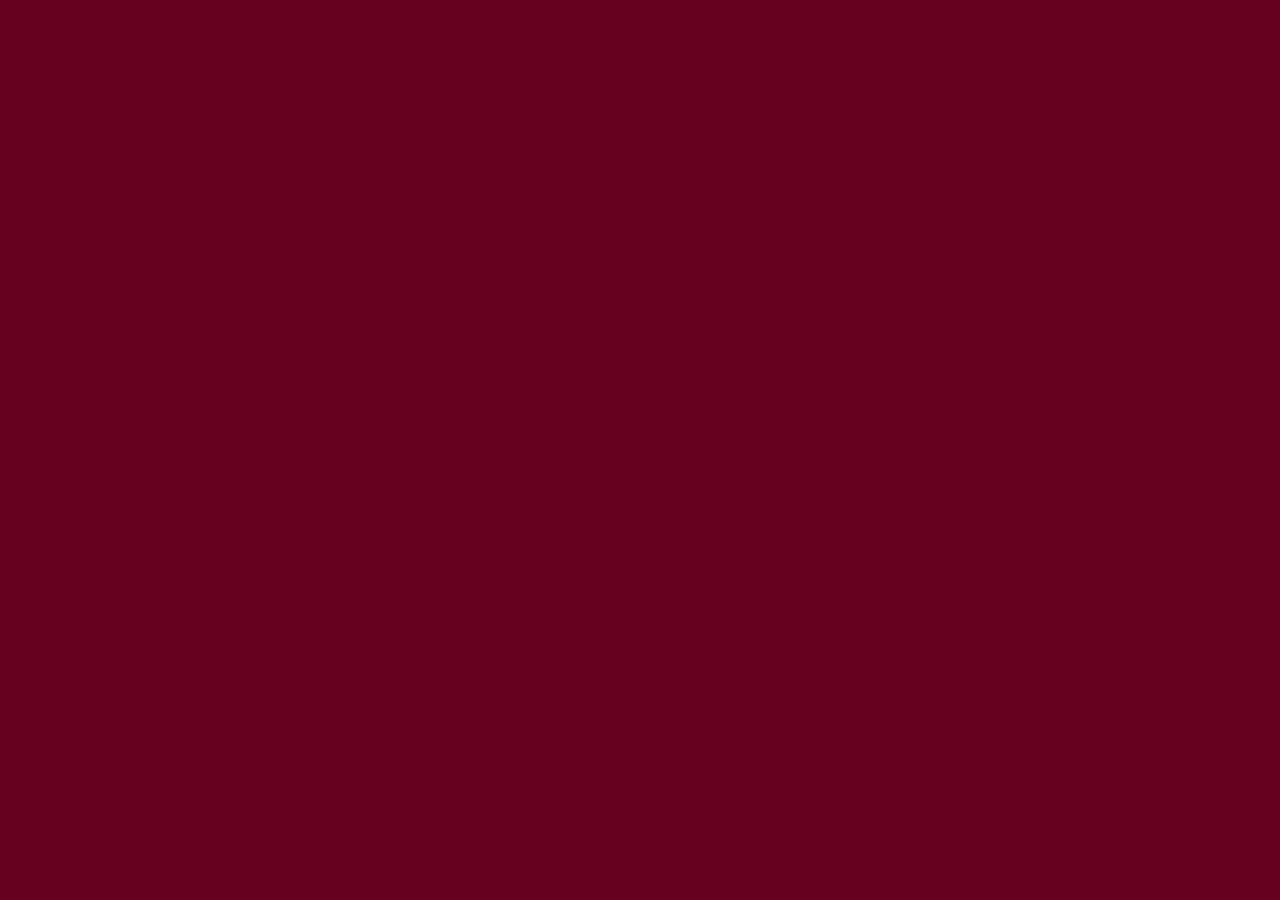
==== index.html @ 2e33a129 "first commit" ====
<!DOCTYPE html>
<html lang="en">
<head>
    <meta charset="UTF-8">
    <meta name="viewport" content="width=device-width, initial-scale=1.0">
    <title>Hardit singh & Jaipreet kaur</title>
    <meta name="description" content="">
    <meta name="theme-color" content="#ffffff">
    <!--
    <link rel="preconnect" href="https://fonts.googleapis.com">
    <link rel="preconnect" href="https://fonts.gstatic.com" crossorigin>
    <link href="https://fonts.googleapis.com/css2?family=Inter:wght@300;400;500;600;700;800&display=swap" rel="stylesheet">
    -->
    <link rel="stylesheet" href="css/theme.css">
    <link rel="stylesheet" href="css/index.css">
    <link rel="stylesheet" href="css/style.css">
</head>

<body>

    <main>

        <!-- Hero -->
        <section id="heroVideo">
            <!-- <div class="hero-video-container">

                <video
                    class="hero-video"
                    autoplay
                    muted
                    loop
                    playsinline
                >
                    <source src="assests/VictorPaul.mp4" type="video/mp4">
                </video>

            </div> -->
        </section>

        <!-- Features -->
        <section id="features">

        </section>

        <!-- Benefits -->
        <section id="benefits">

        </section>

        <!-- Testimonials -->
        <section id="testimonials">

        </section>

        <!-- FAQ -->
        <section id="faq">

        </section>

        <!-- Footer -->
        <footer>

        </footer>

    </main>

</body>
</html>
---- css/theme.css ----
/* ==========================================================
   TYPOGRAPHY
========================================================== */

/*
Primary Font
Appears to be the site's custom font.
Replace with @font-face if you obtain the font files.
*/

:root {

    --font-primary: "newtemplate", sans-serif;

    /*
        Backup font stack
        Matches the website closely
    */

    --font-fallback:
        -apple-system,
        BlinkMacSystemFont,
        "Segoe UI",
        Roboto,
        "Helvetica Neue",
        Arial,
        "Noto Sans",
        sans-serif,
        "Apple Color Emoji",
        "Segoe UI Emoji",
        "Segoe UI Symbol",
        "Noto Color Emoji";

    --font-heading: "newtemplate", var(--font-fallback);

    --font-body: "newtemplate", var(--font-fallback);

    --font-serif: "Times New Roman", serif;
}


/* ==========================================================
   COLORS
========================================================== */

:root {

    /* Brand */

    --color-primary: #66021F;
    --color-primary-dark: #660120;

    /* Accent */

    --color-accent: #F95D51;
    --color-link: #007EFF;

    /* Neutral */

    --color-black: #000000;
    --color-white: #FFFFFF;
    --color-background: #FFFAF8;

    /* Text */

    --color-text: #000000;
    --color-text-light: #5F5F5F;
    --color-text-white: #FFFFFF;

    /* Borders */

    --color-border: rgba(0,0,0,.08);

}


/* ==========================================================
   TYPOGRAPHY SCALE
========================================================== */

:root {

    --fs-display: 56px;
    --fs-h1: 42px;
    --fs-h2: 34px;
    --fs-h3: 28px;

    --fs-body-lg: 20px;
    --fs-body: 16px;
    --fs-small: 14px;
    --fs-caption: 12px;

    --fw-light: 300;
    --fw-regular: 400;
    --fw-medium: 500;
    --fw-semibold: 600;
    --fw-bold: 700;
    --fw-black: 800;

    --lh-tight: 1.1;
    --lh-normal: 1.4;
    --lh-relaxed: 1.6;

}


/* ==========================================================
   SPACING
========================================================== */

:root {

    --space-xs: 4px;
    --space-sm: 8px;
    --space-md: 16px;
    --space-lg: 24px;
    --space-xl: 32px;
    --space-2xl: 48px;
    --space-3xl: 64px;

}


/* ==========================================================
   RADIUS
========================================================== */

:root {

    --radius-sm: 8px;
    --radius-md: 16px;
    --radius-lg: 24px;
    --radius-xl: 36px;
    --radius-pill: 999px;

}


/* ==========================================================
   SHADOWS
========================================================== */

:root {

    --shadow-sm: 0 4px 12px rgba(0,0,0,.08);

    --shadow-md: 0 12px 30px rgba(0,0,0,.12);

    --shadow-lg: 0 20px 60px rgba(0,0,0,.18);

}


/* ==========================================================
   TRANSITIONS
========================================================== */

:root {

    --transition-fast: .2s ease;

    --transition-normal: .3s ease;

    --transition-slow: .5s ease;

}
---- css/style.css ----
*,html,body {
    width: 100%;
    scroll-behavior: smooth;
    margin: 0;
    padding: 0;
}

main{
    width: 1800px;
    max-width: 100%;
    height: max-content;
    margin: 0 auto;
}


#heroVideo{
    width: 100%;
    height: 100vh;
    background-color: var(--color-primary);
    display: flex;
    justify-content: center;
    overflow: hidden;
}

.hero-video-container {
    width: 600px;
    margin: 0 auto;
}
.hero-video {
    width: 440px;
    height: 760px;
    margin: 0 auto;
    object-fit: cover;
    display: block;
}
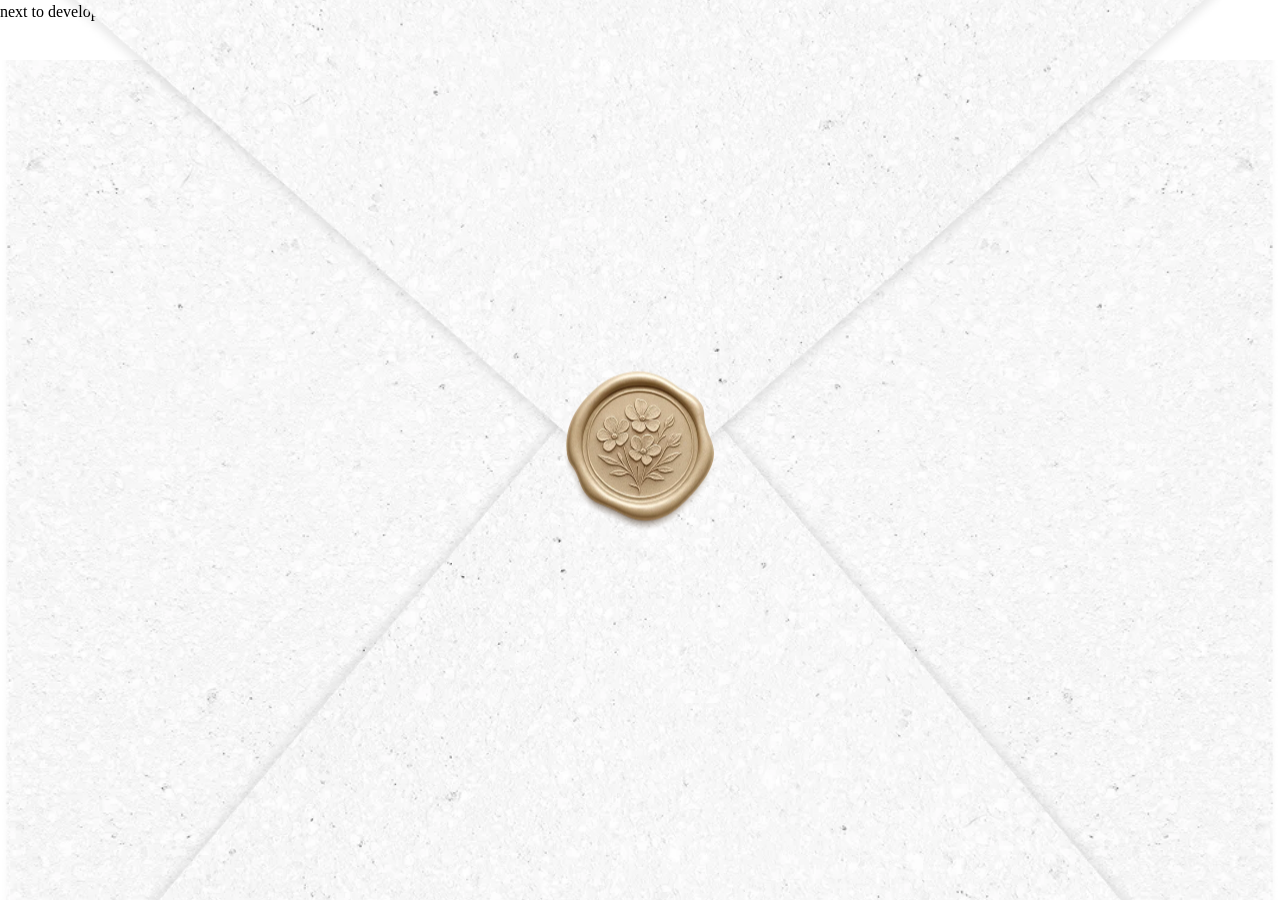
==== commit 30d96c14: "leader addde" ====
--- a/index.html
+++ b/index.html
@@ -1,5 +1,6 @@
 <!DOCTYPE html>
 <html lang="en">
+
 <head>
     <meta charset="UTF-8">
     <meta name="viewport" content="width=device-width, initial-scale=1.0">
@@ -20,49 +21,51 @@
 
     <main>
 
-        <!-- Hero -->
-        <section id="heroVideo">
-            <!-- <div class="hero-video-container">
+        <div id="loader" class="loader">
 
-                <video
-                    class="hero-video"
-                    autoplay
-                    muted
-                    loop
-                    playsinline
-                >
-                    <source src="assests/VictorPaul.mp4" type="video/mp4">
-                </video>
+            <div class="top_triangle_box">
+                <img src="assests/loadertop.webp" alt="">
+            </div>
 
-            </div> -->
-        </section>
+            <div class="bottom_triangle_box">
+                <img src="assests/loaderbottom.webp" alt="">
+            </div>
 
-        <!-- Features -->
-        <section id="features">
+            <div class="left_triangle_box">
+                <img src="assests/loaderleft.webp" alt="">
+            </div>
 
-        </section>
+            <div class="right_triangle_box">
+                <img src="assests/loaderright.webp" alt="">
+            </div>
 
-        <!-- Benefits -->
-        <section id="benefits">
+            <button class="loader-stamp">
+                <img src="assests/loadermiddle.webp"id="loaderStamp" alt="Open">
+            </button>
 
-        </section>
+        </div>
 
-        <!-- Testimonials -->
-        <section id="testimonials">
-
-        </section>
-
-        <!-- FAQ -->
-        <section id="faq">
-
-        </section>
-
-        <!-- Footer -->
-        <footer>
-
-        </footer>
+        <div id="main_page_section"> 
+            next to develop
+        </div>
 
     </main>
 
+    <script>
+        const loader = document.getElementById("loader");
+        const stamp = document.getElementById("loaderStamp");
+        stamp.addEventListener("click", () => {
+            loader.classList.add("open");
+            setTimeout(() => {
+                loader.classList.add("envelope-open");
+            },2000);
+
+            setTimeout(() => {
+                loader.classList.add("finished");
+            },4100);
+
+        });
+    </script>
 </body>
+
 </html>
--- a/css/index.css
+++ b/css/index.css
@@ -0,0 +1,53 @@
+/* 1. Use a more-intuitive box-sizing model */
+*, *::before, *::after {
+  box-sizing: border-box;
+}
+
+/* 2. Remove default margin */
+*:not(dialog) {
+  margin: 0;
+}
+
+/* 3. Enable keyword animations */
+@media (prefers-reduced-motion: no-preference) {
+  html {
+    interpolate-size: allow-keywords;
+  }
+}
+
+body {
+  /* 4. Increase line-height */
+  line-height: 1.5;
+  /* 5. Improve text rendering */
+  -webkit-font-smoothing: antialiased;
+}
+
+/* 6. Improve media defaults */
+img, picture, video, canvas, svg {
+  display: block;
+}
+
+/* 7. Inherit fonts for form controls */
+input, button, textarea, select {
+  font: inherit;
+}
+
+/* 8. Avoid text overflows */
+p, h1, h2, h3, h4, h5, h6 {
+  overflow-wrap: break-word;
+}
+
+/* 9. Improve line wrapping */
+p {
+  text-wrap: pretty;
+}
+h1, h2, h3, h4, h5, h6 {
+  text-wrap: balance;
+}
+
+/*
+  10. Create a root stacking context
+*/
+#root, #__next {
+  isolation: isolate;
+}
--- a/css/style.css
+++ b/css/style.css
@@ -12,24 +12,162 @@
     margin: 0 auto;
 }
 
-
-#heroVideo{
-    width: 100%;
-    height: 100vh;
-    background-color: var(--color-primary);
-    display: flex;
-    justify-content: center;
-    overflow: hidden;
+/* Stamp */
+.loader-stamp{
+    position: fixed;
+    left: 50%;
+    top: 50%;
+    transform: translate(-50%, -50%);
+    border: none;
+    background: none;
+    cursor: pointer;
+    z-index: 10;
 }
 
-.hero-video-container {
-    width: 600px;
-    margin: 0 auto;
+.loader-stamp img{
+    display: inline;
+    width: 170px;
+    height: 170px;
+
+    transition:
+        transform 2.5s cubic-bezier(.22,.61,.36,1),
+        opacity 2.5s ease;
 }
-.hero-video {
-    width: 440px;
-    height: 760px;
-    margin: 0 auto;
-    object-fit: cover;
+/* Stamp */
+/* Stamp disappears */
+.loader.open .loader-stamp img{
+    transform:scale(1.4);
+    opacity:0;
+}
+
+/* top triangle */
+.top_triangle_box{
+    width:100%;
+    height:55vh;
+    position:fixed;
+    z-index:9;
+    overflow:hidden;
+
+    transition:transform 3s cubic-bezier(.22,.61,.36,1);
+}
+.top_triangle_box img{
+    position: absolute;
+    left: 50%;
+    bottom: 0;
+    transform: translateX(-50%);
+    width: 1200px;
+    height: auto;
     display: block;
 }
+/* top triangle */
+
+/* bottom triangle */
+.bottom_triangle_box{
+    width:100%;
+    height:62vh;
+    position:fixed;
+    bottom:0;
+    z-index:8;
+    overflow:hidden;
+
+    transition:transform 3s cubic-bezier(.22,.61,.36,1);
+}
+.bottom_triangle_box img{
+    position: absolute;
+    left: 50%;
+    top: 0;
+    transform: translateX(-50%);
+    width: 1200px;
+    height: auto;
+    display: block;
+}
+/* bottom triangle */
+
+/* left triangle */
+.left_triangle_box{
+    width:50vw;
+    height:100vh;
+    position:fixed;
+    left:0;
+    top:0;
+    transform:translateY(60px);
+    z-index:7;
+    overflow:hidden;
+    transition:transform 3s cubic-bezier(.22,.61,.36,1);
+}
+.left_triangle_box img{
+    position: absolute;
+    right: 0;
+    top: 50%;
+    transform: translateY(-50%);
+    width: auto;
+    height: 1200px;
+    display: block;
+}
+/* left triangle */
+
+
+/* right triangle */
+.right_triangle_box{
+    width:50vw;
+    height:100vh;
+    position:fixed;
+    right:0;
+    top:0;
+    transform:translateY(60px);
+    z-index:7;
+    overflow:hidden;
+
+    transition:transform 3s cubic-bezier(.22,.61,.36,1);
+}
+
+.right_triangle_box img{
+    position: absolute;
+    left: 0;
+    top: 50%;
+    transform: translateY(-50%);
+    width: auto;
+    height: 1200px;
+    display: block;
+}
+/* right triangle */
+
+
+
+
+/* Envelope opens */
+
+.loader.envelope-open .top_triangle_box{
+    transform:translateY(-110%);
+}
+
+.loader.envelope-open .bottom_triangle_box{
+    transform:translateY(110%);
+}
+
+.loader.envelope-open .left_triangle_box{
+    transform:translate(-110%,60px);
+}
+
+.loader.envelope-open .right_triangle_box{
+    transform:translate(110%,60px);
+}
+
+
+/* Hide loader after animation */
+
+.loader.finished{
+
+    opacity:0;
+    visibility:hidden;
+
+    transition:
+        opacity .35s ease,
+        visibility .35s;
+}
+
+
+/* ------------------------------ main page section ------------------------------ */
+#main_page_section{
+}
+/* ------------------------------ main page section ------------------------------ */
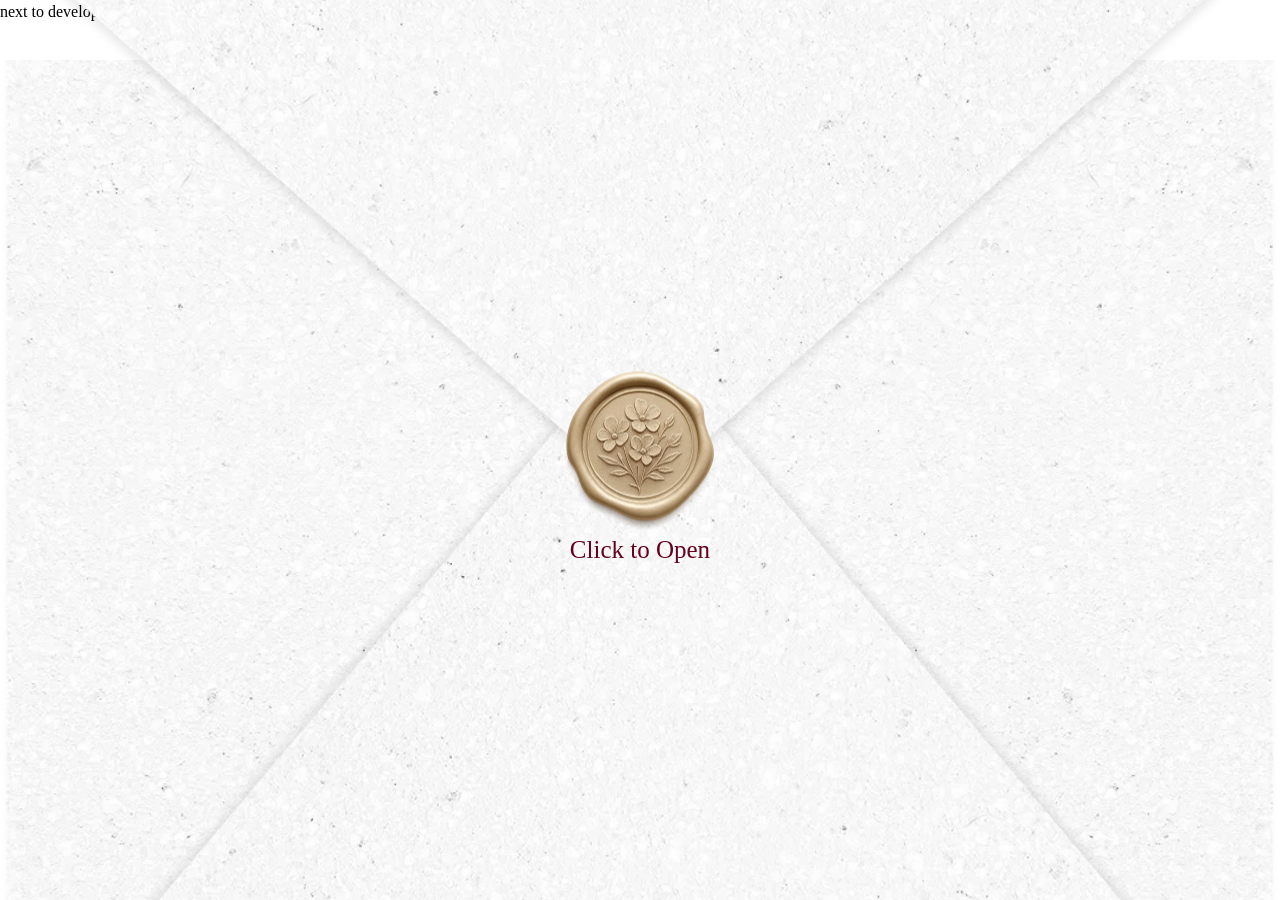
==== commit 4711fdae: "something new" ====
--- a/index.html
+++ b/index.html
@@ -42,6 +42,7 @@
             <button class="loader-stamp">
                 <img src="assests/loadermiddle.webp"id="loaderStamp" alt="Open">
             </button>
+            <button class="stamp-text"><span>Click to Open<span></button>
 
         </div>
 
--- a/css/style.css
+++ b/css/style.css
@@ -22,6 +22,22 @@
     background: none;
     cursor: pointer;
     z-index: 10;
+}
+.stamp-text{
+    position: fixed;
+    left: 50%;
+    top: 50%;
+    z-index: 11;
+    transform: translate(-50%, -50%);
+    color: var(--color-primary);
+    font-size: 25px;
+    border: none;
+    background: none;
+    cursor: pointer;
+}
+.stamp-text span{
+    display: block;
+    transform: translateY(100px);
 }
 
 .loader-stamp img{
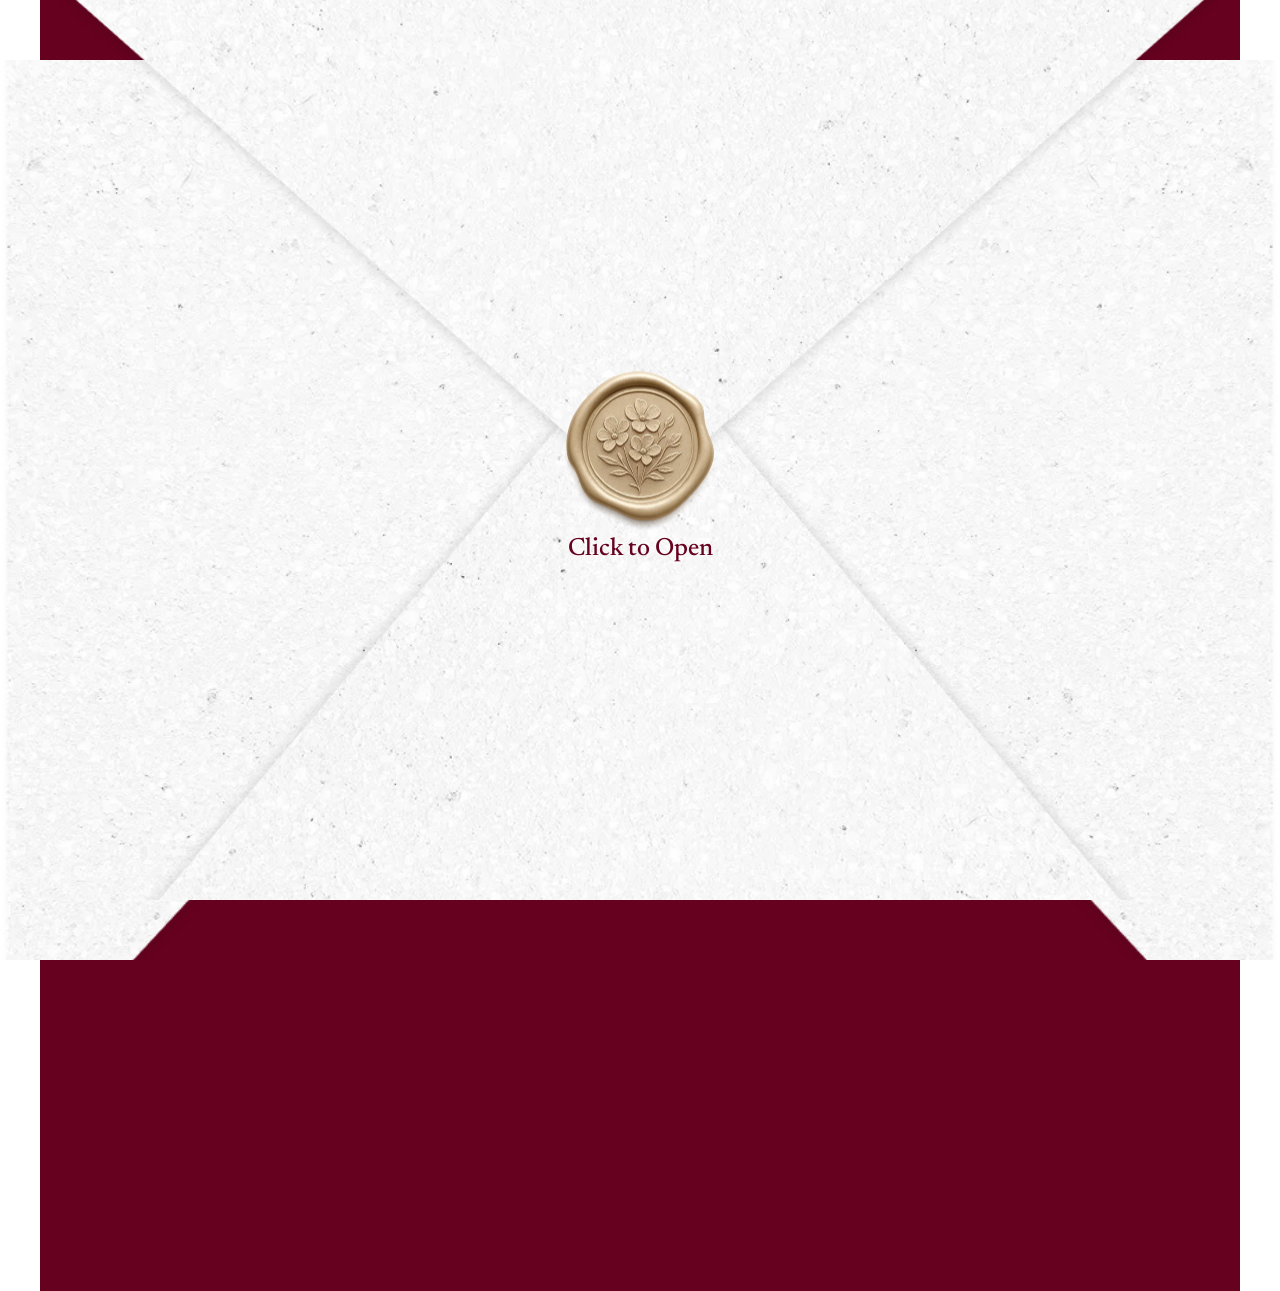
==== commit df8f0b04: "something new" ====
--- a/index.html
+++ b/index.html
@@ -40,33 +40,73 @@
             </div>
 
             <button class="loader-stamp">
-                <img src="assests/loadermiddle.webp"id="loaderStamp" alt="Open">
+                <img src="assests/loadermiddle.webp" id="loaderStamp" alt="Open">
             </button>
-            <button class="stamp-text"><span>Click to Open<span></button>
+            <button class="stamp-text" id="loaderStampText"><span>Click to Open<span></button>
 
         </div>
 
-        <div id="main_page_section"> 
-            next to develop
+        <div id="main_page_section">
+            <section id="heroVideo">
+                <div class="videoContainer">
+                    <video class="hero-video" autoplay muted loop playsinline>
+                        <source src="assests/VictorPaul.mp4" type="video/mp4">
+                    </video>
+                    <div class="overlaytext">
+                        <span class="fade-in-up delay-200">Hardit Singh</span>
+                        <span class="fade-in-up delay-200">&</span>
+                        <span class="fade-in-up delay-200">Jaipreet kaur</span>
+                    </div>
+                </div>
+                <div class="firstFlowerGarden">
+
+                    <div class="flowerabsolute flower_no1">
+                        <img class="scale-fade-in delay-200" src="assests/flowergarden1/flower1.webp" alt="">
+                    </div>
+
+                    <div class="flowerabsolute flower_no2">
+                        <img class="scale-fade-in delay-800" src="assests/flowergarden1/flower2.webp" alt="">
+                    </div>
+
+                    <div class="flowerabsolute flower_no3">
+                        <img class="scale-fade-in delay-200" src="assests/flowergarden1/flower2up.webp" alt="">
+                    </div>
+
+                    <div class="flowerabsolute flower_no4">
+                        <img class="scale-fade-in delay-800" src="assests/flowergarden1/flower3.webp" alt="">
+                    </div>
+
+                    <div class="flowerabsolute flower_no5">
+                        <img class="scale-fade-in delay-200" src="assests/flowergarden1/flower4.webp" alt="">
+                    </div>
+
+                    <div class="flowerabsolute flower_no6">
+                        <img class="scale-fade-in delay-800" src="assests/flowergarden1/flower5.webp" alt="">
+                    </div>
+
+                    <div class="flowerabsolute flower_no7">
+                        <img class="scale-fade-in delay-200" src="assests/flowergarden1/flower6.webp" alt="">
+                    </div>
+
+                </div>
+                <div class="welcomeText">
+                    <span class="fade-in-up delay-200">Dear Friends and Family</span>
+                    <br>
+                    <p class="fade-in-up delay-400">
+                        As we get ready to say “I do,” we feel grateful for the wonderful people in our lives.
+                    </p>
+                    <br>
+                    <p class="fade-in-up delay-600">
+                        Your support means the world to us, and we would be honored to have you with us as we begin our
+                        life together.
+                    </p>
+                </div>
+            </section>
         </div>
 
     </main>
 
-    <script>
-        const loader = document.getElementById("loader");
-        const stamp = document.getElementById("loaderStamp");
-        stamp.addEventListener("click", () => {
-            loader.classList.add("open");
-            setTimeout(() => {
-                loader.classList.add("envelope-open");
-            },2000);
-
-            setTimeout(() => {
-                loader.classList.add("finished");
-            },4100);
-
-        });
-    </script>
+    <script src="assests/js/script.js"></script>
 </body>
 
 </html>
--- a/css/theme.css
+++ b/css/theme.css
@@ -75,92 +75,17 @@
 
 
 /* ==========================================================
-   TYPOGRAPHY SCALE
+   font
 ========================================================== */
-
-:root {
-
-    --fs-display: 56px;
-    --fs-h1: 42px;
-    --fs-h2: 34px;
-    --fs-h3: 28px;
-
-    --fs-body-lg: 20px;
-    --fs-body: 16px;
-    --fs-small: 14px;
-    --fs-caption: 12px;
-
-    --fw-light: 300;
-    --fw-regular: 400;
-    --fw-medium: 500;
-    --fw-semibold: 600;
-    --fw-bold: 700;
-    --fw-black: 800;
-
-    --lh-tight: 1.1;
-    --lh-normal: 1.4;
-    --lh-relaxed: 1.6;
-
+@font-face {
+    font-family: "AlexBrush";
+    src: url("../assests/font/AlexBrush-Regular.ttf") format("truetype");
+    font-weight: 400;
+    font-style: normal;
 }
-
-
-/* ==========================================================
-   SPACING
-========================================================== */
-
-:root {
-
-    --space-xs: 4px;
-    --space-sm: 8px;
-    --space-md: 16px;
-    --space-lg: 24px;
-    --space-xl: 32px;
-    --space-2xl: 48px;
-    --space-3xl: 64px;
-
-}
-
-
-/* ==========================================================
-   RADIUS
-========================================================== */
-
-:root {
-
-    --radius-sm: 8px;
-    --radius-md: 16px;
-    --radius-lg: 24px;
-    --radius-xl: 36px;
-    --radius-pill: 999px;
-
-}
-
-
-/* ==========================================================
-   SHADOWS
-========================================================== */
-
-:root {
-
-    --shadow-sm: 0 4px 12px rgba(0,0,0,.08);
-
-    --shadow-md: 0 12px 30px rgba(0,0,0,.12);
-
-    --shadow-lg: 0 20px 60px rgba(0,0,0,.18);
-
-}
-
-
-/* ==========================================================
-   TRANSITIONS
-========================================================== */
-
-:root {
-
-    --transition-fast: .2s ease;
-
-    --transition-normal: .3s ease;
-
-    --transition-slow: .5s ease;
-
+@font-face {
+    font-family: "Newsreader";
+    src: url("../assests/font/Newsreader_24pt-Medium.ttf") format("truetype");
+    font-weight: 400;
+    font-style: normal;
 }
--- a/css/style.css
+++ b/css/style.css
@@ -6,7 +6,7 @@
 }
 
 main{
-    width: 1800px;
+    width: 1200px;
     max-width: 100%;
     height: max-content;
     margin: 0 auto;
@@ -31,9 +31,11 @@
     transform: translate(-50%, -50%);
     color: var(--color-primary);
     font-size: 25px;
+    font-family: "Newsreader", serif;
     border: none;
     background: none;
     cursor: pointer;
+    transition: opacity 1.5s ease;
 }
 .stamp-text span{
     display: block;
@@ -49,10 +51,13 @@
         transform 2.5s cubic-bezier(.22,.61,.36,1),
         opacity 2.5s ease;
 }
-/* Stamp */
+
 /* Stamp disappears */
 .loader.open .loader-stamp img{
     transform:scale(1.4);
+    opacity:0;
+}
+.loader.open #loaderStampText{
     opacity:0;
 }
 
@@ -61,6 +66,7 @@
     width:100%;
     height:55vh;
     position:fixed;
+    left: 0;
     z-index:9;
     overflow:hidden;
 
@@ -82,6 +88,7 @@
     width:100%;
     height:62vh;
     position:fixed;
+    left: 0;
     bottom:0;
     z-index:8;
     overflow:hidden;
@@ -148,9 +155,6 @@
 }
 /* right triangle */
 
-
-
-
 /* Envelope opens */
 
 .loader.envelope-open .top_triangle_box{
@@ -184,6 +188,209 @@
 
 
 /* ------------------------------ main page section ------------------------------ */
-#main_page_section{
-}
-/* ------------------------------ main page section ------------------------------ */+#heroVideo{
+    width: 100%;
+    padding: 0 0 60px 0;
+    background-color: var(--color-primary);
+    overflow: hidden;
+}
+.videoContainer{
+    width:440px;
+    height:760px;
+    margin: 0 auto;
+    position:relative;
+    overflow:hidden;
+}
+
+.hero-video{
+    width:100%;
+    height:100%;
+    object-fit:cover;
+}
+
+.overlaytext{
+
+    position:absolute;
+    inset:0;
+    background-color: rgba(0, 0, 0, 0.3);
+    display:flex;
+    flex-direction:column;
+    justify-content:center;
+    align-items:center;
+
+    pointer-events:none;
+
+    color:#fff;
+    text-align:center;
+    font-family: "AlexBrush", serif;
+}
+.overlaytext span{
+    font-size: 60px;
+    font-weight: 500;
+    line-height: 1;
+}
+
+
+.firstFlowerGarden{
+    width: 100%;
+    height: 100px;
+    position: relative;
+}
+
+/* Wrapper (position only) */
+.flowerabsolute{
+    width: max-content;
+    position: absolute;
+    left: 50%;
+    top: 50%;
+    transform: translate(-50%, -50%);
+}
+
+/* Image (animation only) */
+.firstFlowerGarden img{
+    width: max-content;
+}
+
+.flower_no1{
+    transform: translate(-280px, -180px);
+    z-index: 5;
+}
+
+.flower_no2{
+    transform: translate(-195px, -155px);
+    z-index: 6;
+}
+
+.flower_no3{
+    transform: translate(-140px, -210px);
+    z-index: 5;
+}
+
+.flower_no4{
+    transform: translate(-100px, -165px);
+    z-index: 7;
+}
+
+.flower_no5{
+    transform: translate(-20px, -230px);
+    z-index: 5;
+} 
+
+.flower_no5 img{
+    width: 200px;
+}
+
+.flower_no6{
+    transform: translate(45px, -150px);
+    z-index: 5;
+}
+
+.flower_no7{
+    transform: translate(80px, -300px);
+    z-index: 5;
+}
+
+.flower_no7 img{
+    width: 250px;
+}
+
+
+
+
+
+
+
+
+
+.welcomeText{
+    width:440px;
+    max-width: 100%;
+    margin: 0 auto;
+    color: #fffaf8;
+}
+.welcomeText span{
+    display: block;
+    font-size: 40px;
+    padding: 0 !important;
+    text-align:center;
+    font-family: "AlexBrush", serif;    
+}
+.welcomeText p{
+    font-size: 25px;
+    padding: 0 40px;
+    text-align:center;
+    font-family: "Newsreader", serif;
+}
+/* ------------------------------ main page section ------------------------------ */
+
+
+
+
+
+
+
+
+
+
+
+
+
+
+
+
+/* Fade In From Bottom */
+
+@keyframes fadeInUp {
+    from {
+        opacity: 0;
+        transform: translateY(50px);
+    }
+
+    to {
+        opacity: 1;
+        transform: translateY(0);
+    }
+}
+
+.fade-in-up{
+    opacity: 0;
+    visibility: hidden;
+}
+
+.fade-in-up.show{
+    visibility: visible;
+    animation: fadeInUp 1.2s cubic-bezier(.22,1,.36,1) forwards;
+}
+
+
+@keyframes bloom {
+
+    from{
+        opacity: 0;
+        transform: scale(.2);
+    }
+
+    to{
+        opacity: 1;
+        transform: scale(1);
+    }
+
+}
+
+.scale-fade-in{
+    opacity: 0;
+    transform: scale(.2);
+    transform-origin: center bottom;
+}
+
+.scale-fade-in.show{
+    animation: bloom 1s cubic-bezier(.22,1,.36,1) forwards;
+}
+
+.delay-200 { animation-delay: .2s; }
+.delay-400 { animation-delay: .4s; }
+.delay-800 { animation-delay: .8s; }
+.delay-1200 { animation-delay: 1.2s; }
+.delay-1600 { animation-delay: 1.6s; }
+.delay-1800 { animation-delay: 1.8s; }
+.delay-2000 { animation-delay: 2s; }
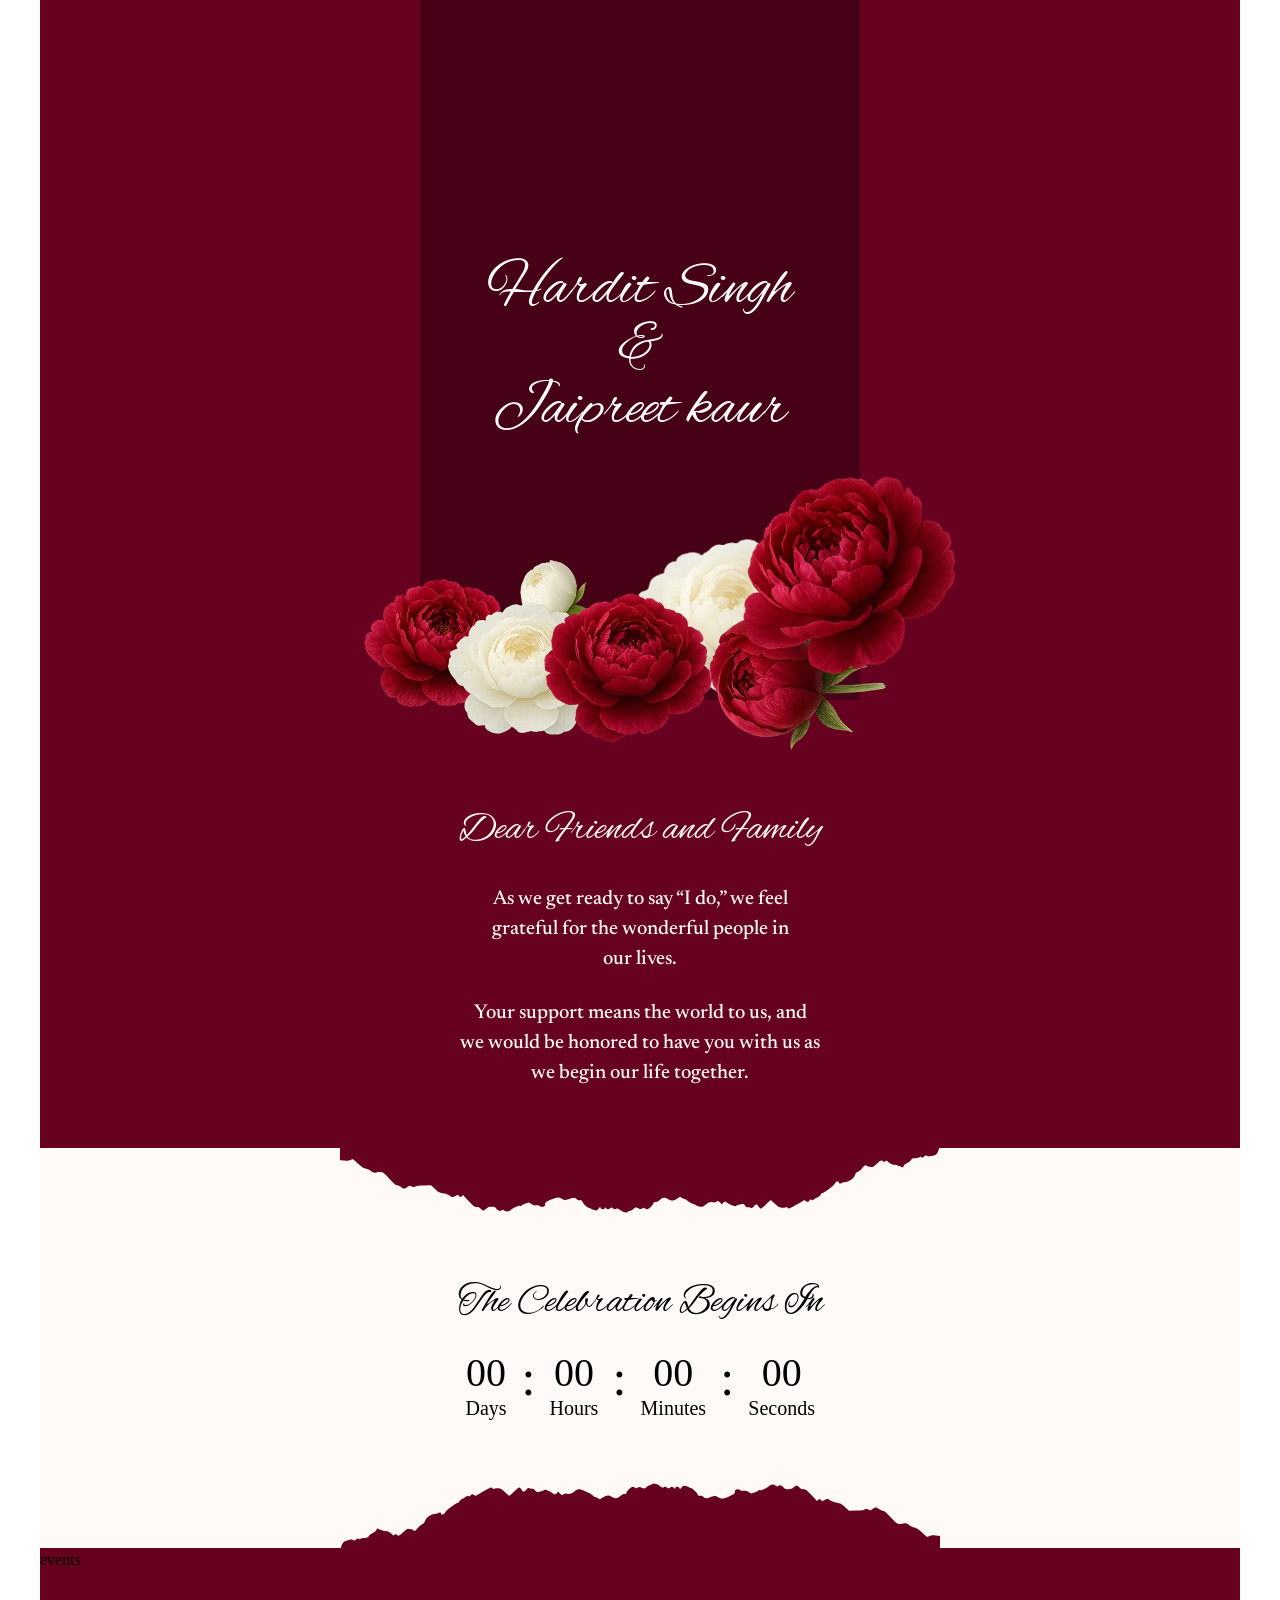
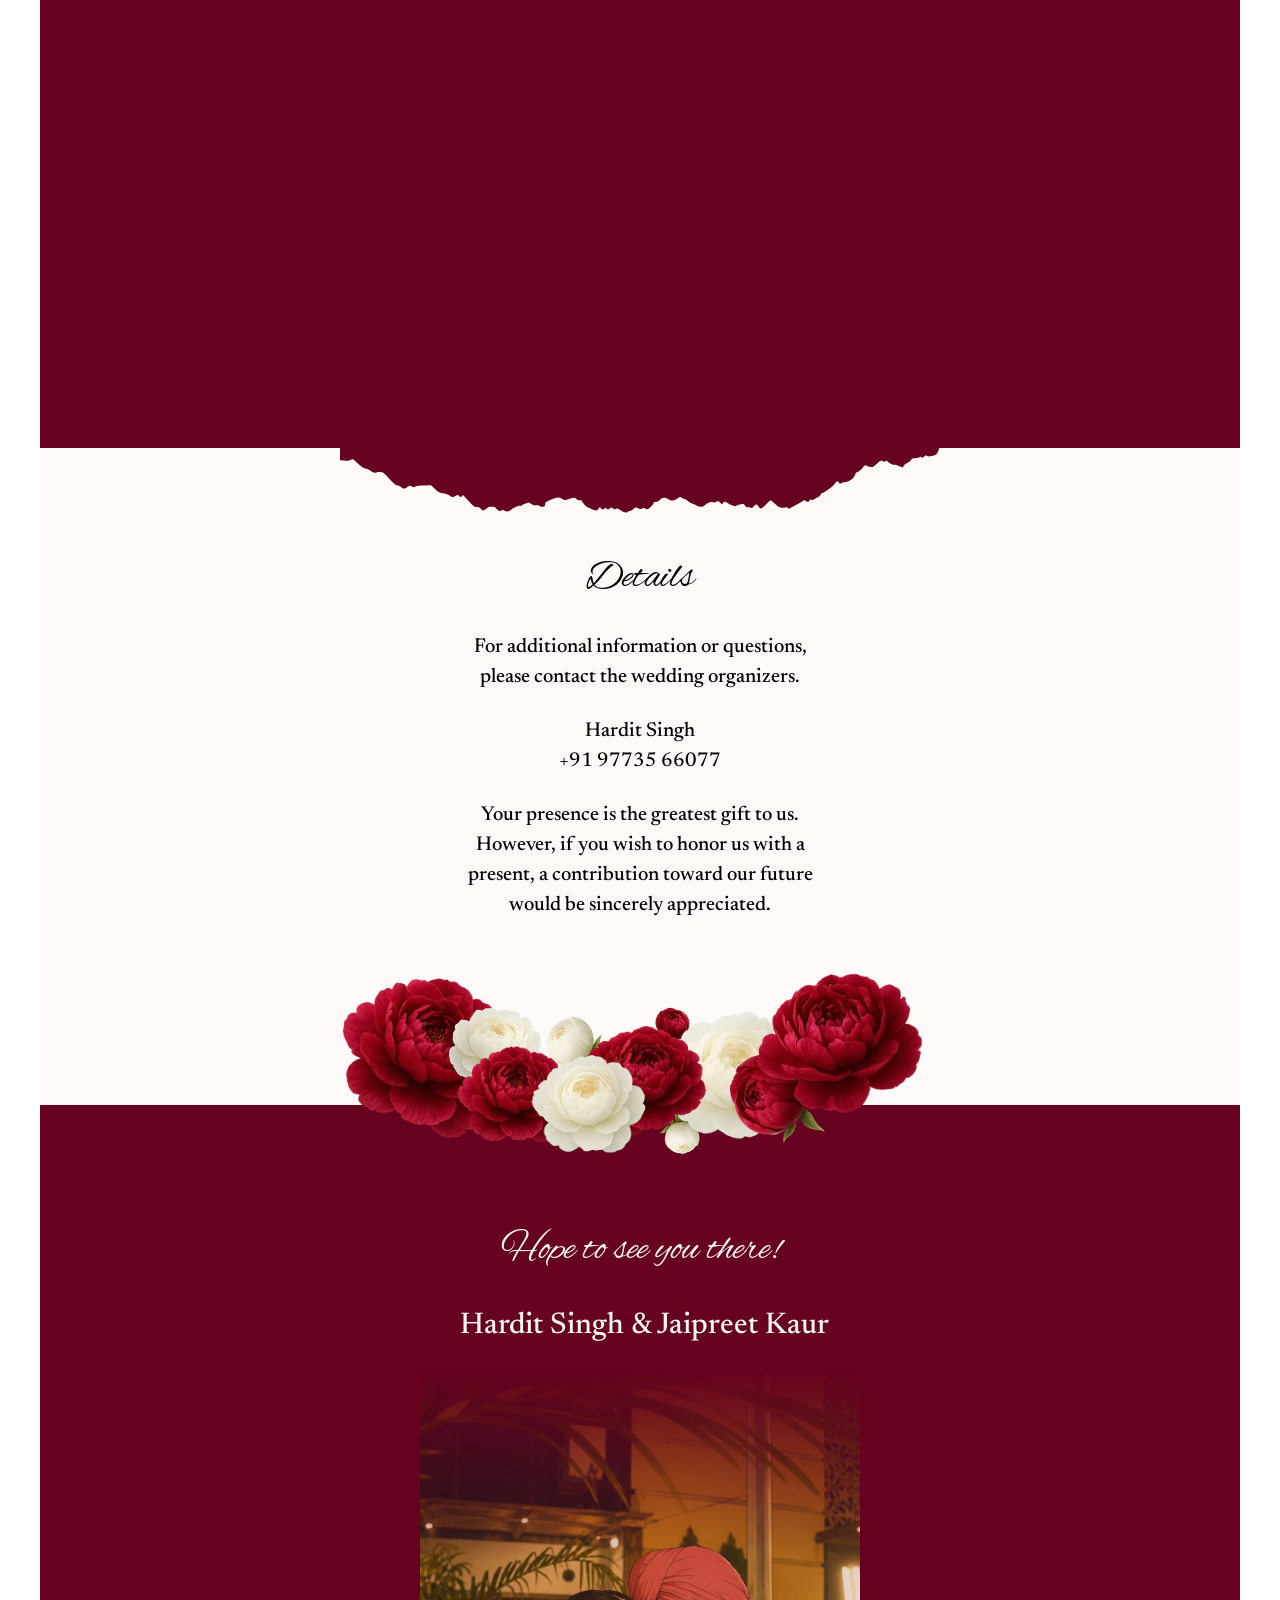
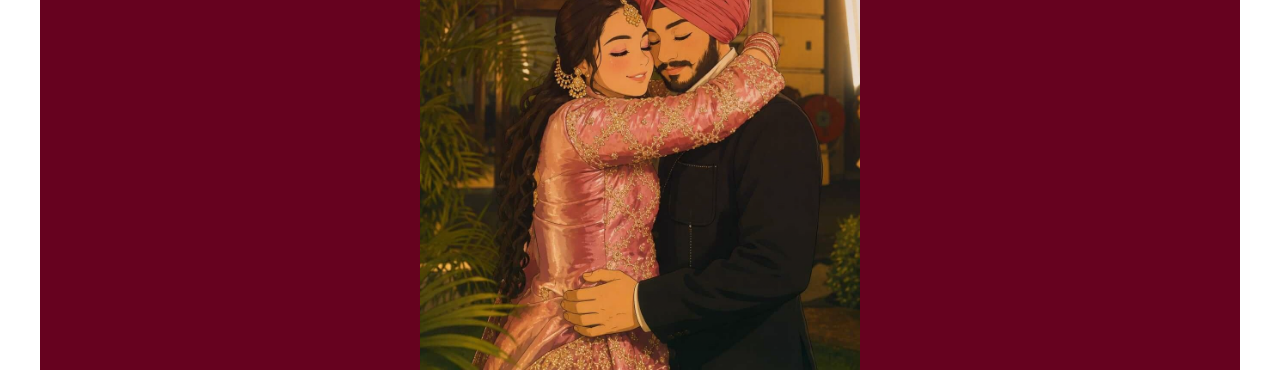
==== commit cf5d0593: "something new" ====
--- a/index.html
+++ b/index.html
@@ -7,11 +7,6 @@
     <title>Hardit singh & Jaipreet kaur</title>
     <meta name="description" content="">
     <meta name="theme-color" content="#ffffff">
-    <!--
-    <link rel="preconnect" href="https://fonts.googleapis.com">
-    <link rel="preconnect" href="https://fonts.gstatic.com" crossorigin>
-    <link href="https://fonts.googleapis.com/css2?family=Inter:wght@300;400;500;600;700;800&display=swap" rel="stylesheet">
-    -->
     <link rel="stylesheet" href="css/theme.css">
     <link rel="stylesheet" href="css/index.css">
     <link rel="stylesheet" href="css/style.css">
@@ -21,7 +16,7 @@
 
     <main>
 
-        <div id="loader" class="loader">
+        <div id="loader" class="loader" style="display: none;">
 
             <div class="top_triangle_box">
                 <img src="assests/loadertop.webp" alt="">
@@ -58,22 +53,22 @@
                         <span class="fade-in-up delay-200">Jaipreet kaur</span>
                     </div>
                 </div>
-                <div class="firstFlowerGarden">
+                <div class="firstFlowerGarden" id="firstFlowerGarden">
 
                     <div class="flowerabsolute flower_no1">
                         <img class="scale-fade-in delay-200" src="assests/flowergarden1/flower1.webp" alt="">
                     </div>
 
                     <div class="flowerabsolute flower_no2">
-                        <img class="scale-fade-in delay-800" src="assests/flowergarden1/flower2.webp" alt="">
+                        <img class="scale-fade-in delay-400" src="assests/flowergarden1/flower2.webp" alt="">
                     </div>
 
                     <div class="flowerabsolute flower_no3">
-                        <img class="scale-fade-in delay-200" src="assests/flowergarden1/flower2up.webp" alt="">
+                        <img class="scale-fade-in delay-400" src="assests/flowergarden1/flower2up.webp" alt="">
                     </div>
 
                     <div class="flowerabsolute flower_no4">
-                        <img class="scale-fade-in delay-800" src="assests/flowergarden1/flower3.webp" alt="">
+                        <img class="scale-fade-in delay-400" src="assests/flowergarden1/flower3.webp" alt="">
                     </div>
 
                     <div class="flowerabsolute flower_no5">
@@ -81,7 +76,7 @@
                     </div>
 
                     <div class="flowerabsolute flower_no6">
-                        <img class="scale-fade-in delay-800" src="assests/flowergarden1/flower5.webp" alt="">
+                        <img class="scale-fade-in delay-400" src="assests/flowergarden1/flower5.webp" alt="">
                     </div>
 
                     <div class="flowerabsolute flower_no7">
@@ -92,16 +87,156 @@
                 <div class="welcomeText">
                     <span class="fade-in-up delay-200">Dear Friends and Family</span>
                     <br>
+                    <p class="fade-in-up delay-200">
+                        As we get ready to say “I do,” we feel grateful for the wonderful people in our lives.
+                    </p>
+                    <br>
                     <p class="fade-in-up delay-400">
-                        As we get ready to say “I do,” we feel grateful for the wonderful people in our lives.
-                    </p>
-                    <br>
-                    <p class="fade-in-up delay-600">
                         Your support means the world to us, and we would be honored to have you with us as we begin our
                         life together.
                     </p>
                 </div>
             </section>
+
+            <section id="Countdown">
+                <div class="svgcontainer_top">
+                    <img src="./assests/designElement.svg">
+                </div>
+
+                <div class="align_to_middle">
+                    <span class="fade-in-up delay-200">The Celebration Begins In</span>
+                    <div class="countertimmerContianer fade-in-up delay-400" id="countdownContainer">
+                        <div class="countertimmer">
+                            <div class="time-block">
+                                <div class="number-wrap">
+                                    <div class="number" id="days">00</div>
+                                </div>
+                                <div class="label">Days</div>
+                            </div>
+
+                            <div class="separator">:</div>
+
+                            <div class="time-block">
+                                <div class="number-wrap">
+                                    <div class="number" id="hours">00</div>
+                                </div>
+                                <div class="label">Hours</div>
+                            </div>
+
+                            <div class="separator">:</div>
+
+                            <div class="time-block">
+                                <div class="number-wrap">
+                                    <div class="number" id="minutes">00</div>
+                                </div>
+                                <div class="label">Minutes</div>
+                            </div>
+
+                            <div class="separator">:</div>
+
+                            <div class="time-block">
+                                <div class="number-wrap">
+                                    <div class="number" id="seconds">00</div>
+                                </div>
+                                <div class="label">Seconds</div>
+                            </div>
+                        </div>
+
+                    </div>
+                </div>
+
+                <div class="svgcontainer_bottom rotated">
+                    <img src="./assests/designElement.svg">
+                </div>
+            </section>
+
+            <section id="events">
+                events
+            </section>
+
+            <section id="LocationDetail">
+                <div class="svgcontainer_top">
+                    <img src="./assests/designElement.svg">
+                </div>
+                <div class="FurhterDetails">
+                    <span class="fade-in-up delay-200">Details</span>
+                    <br>
+                    <p class="fade-in-up delay-200">
+                        For additional information or questions, please contact the wedding organizers.
+                    </p>
+                     <br>
+                    <p class="fade-in-up delay-400">Hardit Singh</p>
+                    <p class="fade-in-up delay-400">+91 97735 66077</p>
+                    <br>
+                    <p class="fade-in-up delay-600">
+                        Your presence is the greatest gift to us. However, if you wish to honor us with a present, a contribution toward our future would be sincerely appreciated.
+                    </p>
+                </div>
+                <div class="secondFlowerGarden">
+
+                    <div class="flowerabsolute flower_no_1">
+                        <img class="scale-fade-in delay-200" src="assests/flowergarden2/flower1.webp" alt="">
+                    </div>
+
+                    <div class="flowerabsolute flower_no_2">
+                        <img class="scale-fade-in delay-600" src="assests/flowergarden2/flower2.webp" alt="">
+                    </div>
+
+                    <div class="flowerabsolute flower_no_3">
+                        <img class="scale-fade-in delay-200" src="assests/flowergarden2/flower3.webp" alt="">
+                    </div>
+
+                    <div class="flowerabsolute flower_no_4">
+                        <img class="scale-fade-in delay-600" src="assests/flowergarden2/flower4.webp" alt="">
+                    </div>
+
+                    <div class="flowerabsolute flower_no_5">
+                        <img class="scale-fade-in delay-200" src="assests/flowergarden2/flower5.webp" alt="">
+                    </div>
+
+                    <div class="flowerabsolute flower_no_6">
+                        <img class="scale-fade-in delay-600" src="assests/flowergarden2/flower6.webp" alt="">
+                    </div>
+
+                    <div class="flowerabsolute flower_no_7">
+                        <img class="scale-fade-in delay-200" src="assests/flowergarden2/flower7.webp" alt="">
+                    </div>
+
+                    <div class="flowerabsolute flower_no_8">
+                        <img class="scale-fade-in delay-600" src="assests/flowergarden2/flower8.webp" alt="">
+                    </div>
+
+                    <div class="flowerabsolute flower_no_9">
+                        <img class="scale-fade-in delay-200" src="assests/flowergarden2/flower9.webp" alt="">
+                    </div>
+
+                    <div class="flowerabsolute flower_no_10">
+                        <img class="scale-fade-in delay-600" src="assests/flowergarden2/flower10.webp" alt="">
+                    </div>
+
+                    <div class="flowerabsolute flower_no_12">
+                        <img class="scale-fade-in delay-200" src="assests/flowergarden2/flower12.webp" alt="">
+                    </div>
+
+                </div>
+                <div class="adjustmentBar"></div>
+            </section>
+
+            <section id="lastsection">
+                <div class="welcomeText">
+                    <span class="fade-in-up delay-200">Hope to see you there!</span>
+                    <br>
+                    <p class="fade-in-up delay-400" style="font-size: 30px; white-space: nowrap;">
+                        Hardit Singh & Jaipreet Kaur
+                    </p>
+                </div>
+                <div class="coupleImage">
+                    <img class="overlayDesign" src="./assests/coupleImage_overlay.webp" alt="">
+                    <img src="./assests/couplePicture.jpeg" alt="">
+                </div>
+
+            </section>
+
         </div>
 
     </main>
--- a/css/style.css
+++ b/css/style.css
@@ -3,6 +3,12 @@
     scroll-behavior: smooth;
     margin: 0;
     padding: 0;
+}
+
+body.no-scroll{
+    overflow: hidden;
+    touch-action: none;
+    overscroll-behavior: none;
 }
 
 main{
@@ -196,7 +202,8 @@
 }
 .videoContainer{
     width:440px;
-    height:760px;
+    height:700px;
+    max-width: 100%;
     margin: 0 auto;
     position:relative;
     overflow:hidden;
@@ -205,6 +212,9 @@
 .hero-video{
     width:100%;
     height:100%;
+    position: absolute;
+    top: 0;
+    left: 0;
     object-fit:cover;
 }
 
@@ -237,7 +247,6 @@
     position: relative;
 }
 
-/* Wrapper (position only) */
 .flowerabsolute{
     width: max-content;
     position: absolute;
@@ -246,7 +255,6 @@
     transform: translate(-50%, -50%);
 }
 
-/* Image (animation only) */
 .firstFlowerGarden img{
     width: max-content;
 }
@@ -316,10 +324,317 @@
     font-family: "AlexBrush", serif;    
 }
 .welcomeText p{
-    font-size: 25px;
+    font-size: 20px;
     padding: 0 40px;
     text-align:center;
     font-family: "Newsreader", serif;
+}
+
+
+
+
+
+
+
+
+
+
+
+
+#Countdown{
+    width: 100%;
+    height: 400px;
+    background-color: var(--color-background);
+    overflow: hidden;
+    position: relative;
+}
+#Countdown img{
+    width: 600px;
+}
+.svgcontainer_top{
+    position: absolute;
+    top: -50px;
+    left: 0;
+    display: flex;
+    justify-content: center;
+}
+.svgcontainer_bottom{
+    position: absolute;
+    bottom: -50px;
+    left: 0;
+    display: flex;
+    justify-content: center;
+}
+.rotated {
+    transform: rotate(180deg);
+}
+.align_to_middle{
+    position: absolute;
+    left: 50%;
+    top: 50%;
+    z-index: 11;
+    transform: translate(-50%, -50%);
+
+    display: flex;
+    flex-direction: column;
+    justify-content: center;
+}
+.align_to_middle span{
+    display: block;
+    font-size: 40px;
+    padding: 0 !important;
+    text-align:center;
+    font-family: "AlexBrush", serif;
+}
+
+.countertimmerContianer{
+    width: 350px;
+    margin: 20px auto 0 auto;
+}
+.countertimmer{
+    display:flex;
+    justify-content:center;
+    align-items:flex-start;
+}
+
+.time-block{
+    display:flex;
+    flex-direction:column;
+    align-items:center;
+}
+
+.number{
+    text-align: center;
+    font-size:40px;
+    line-height:1;
+    transition:transform .4s ease, opacity .4s ease;
+}
+
+.label{
+    font-size:20px;
+    text-align: center;
+}
+
+.separator{
+    text-align: center;
+    font-size:50px;
+    line-height:1;
+    user-select:none;
+}
+
+/* animation */
+
+.number.flip{
+    animation:flipNumber .45s ease;
+}
+
+@keyframes flipNumber{
+
+    0%{
+        transform:translateY(0);
+        opacity:1;
+    }
+
+    50%{
+        transform:translateY(-20px);
+        opacity:0;
+    }
+
+    51%{
+        transform:translateY(20px);
+        opacity:0;
+    }
+
+    100%{
+        transform:translateY(0);
+        opacity:1;
+    }
+
+}
+
+
+
+
+
+
+
+
+
+
+
+#events{
+    width: 100%;
+    height: 500px;
+    background-color: var(--color-primary);
+    overflow: hidden;
+    position: relative;
+}
+
+
+
+
+
+
+#LocationDetail{
+    width: 100%;
+    padding: 100px 0 0 0;
+    background-color: var(--color-background);
+    overflow: auto;
+    position: relative;
+    z-index: 50;
+}
+#LocationDetail img{
+    width: 600px;
+}
+
+
+
+
+
+.FurhterDetails{
+    width:440px;
+    max-width: 100%;
+    padding: 0 0 50px 0;
+    margin: 0 auto;
+}
+.FurhterDetails span{
+    display: block;
+    font-size: 40px;
+    padding: 0 !important;
+    text-align:center;
+    font-family: "AlexBrush", serif;    
+}
+.FurhterDetails p{
+    font-size: 20px !important;
+    padding: 0 40px;
+    font-weight: 100;
+    text-align:center;
+    font-family: "Newsreader", serif;
+}
+
+
+.secondFlowerGarden{
+    width: 100%;
+    height: 200px;
+    position: relative;
+}
+
+
+.secondFlowerGarden img{
+    width: max-content !important;
+}
+
+.flower_no_1{
+    transform: translate(-310px, -100px);
+    z-index: 10;
+}
+.flower_no_1 img{
+   width: 200px !important;
+}
+
+.flower_no_2{
+    transform: translate(-195px, -70px);
+    z-index: 11;
+}
+
+.flower_no_3{
+    transform: translate(-185px, -30px);
+    z-index: 12;
+}
+.flower_no_3 img{
+   width: 120px !important;
+}
+
+.flower_no_4{
+    transform: translate(-110px, -70px);
+    z-index: 13;
+} 
+
+.flower_no_5{
+    transform: translate(-110px, -20px);
+    z-index: 15;
+}
+.flower_no_5 img{
+   width: 120px !important;
+}
+
+.flower_no_6{
+    transform: translate(-60px, -50px);
+    z-index: 14;
+}
+.flower_no_6 img{
+   width: 130px !important;
+}
+
+.flower_no_7{
+    transform: translate(10px, -70px);
+    z-index: 12;
+}
+
+.flower_no_8{
+    transform: translate(10px, 25px);
+    z-index: 12;
+}
+
+.flower_no_9{
+    transform: translate(10px, -70px);
+    z-index: 13;
+}
+.flower_no_9 img{
+   width: 165px !important;
+}
+
+.flower_no_10{
+    transform: translate(80px, -20px);
+    z-index: 15;
+}
+.flower_no_10 img{
+   width: 130px !important;
+}
+
+.flower_no_12{
+    transform: translate(110px, -110px);
+    z-index: 15;
+}
+.flower_no_12 img{
+   width: 180px !important;
+}
+
+.adjustmentBar{
+    width: 100%;
+    height: 65px;
+    position: absolute;
+    bottom: 0;
+    left: 0;
+    background-color: var(--color-primary);
+}
+
+
+
+
+
+
+
+#lastsection{
+    width: 100%;
+    padding: 50px 0 0 0;
+    background-color: var(--color-primary);
+    overflow: hidden;
+    position: relative;
+    z-index: 5;
+}
+
+.overlayDesign{
+    position:absolute;
+    top:0;
+    left: 0;
+}
+.coupleImage{
+    width:440px;
+    max-width: 100%;
+    margin: 20px auto 0 auto;
+    position:relative;
+    overflow:hidden;
 }
 /* ------------------------------ main page section ------------------------------ */
 
@@ -359,7 +674,10 @@
 
 .fade-in-up.show{
     visibility: visible;
-    animation: fadeInUp 1.2s cubic-bezier(.22,1,.36,1) forwards;
+    animation-name: fadeInUp;
+    animation-duration: 1.2s;
+    animation-timing-function: cubic-bezier(.22,1,.36,1);
+    animation-fill-mode: forwards;
 }
 
 
@@ -384,7 +702,10 @@
 }
 
 .scale-fade-in.show{
-    animation: bloom 1s cubic-bezier(.22,1,.36,1) forwards;
+    animation-name: bloom;
+    animation-duration: 1s;
+    animation-timing-function: cubic-bezier(.22,1,.36,1);
+    animation-fill-mode: forwards;
 }
 
 .delay-200 { animation-delay: .2s; }
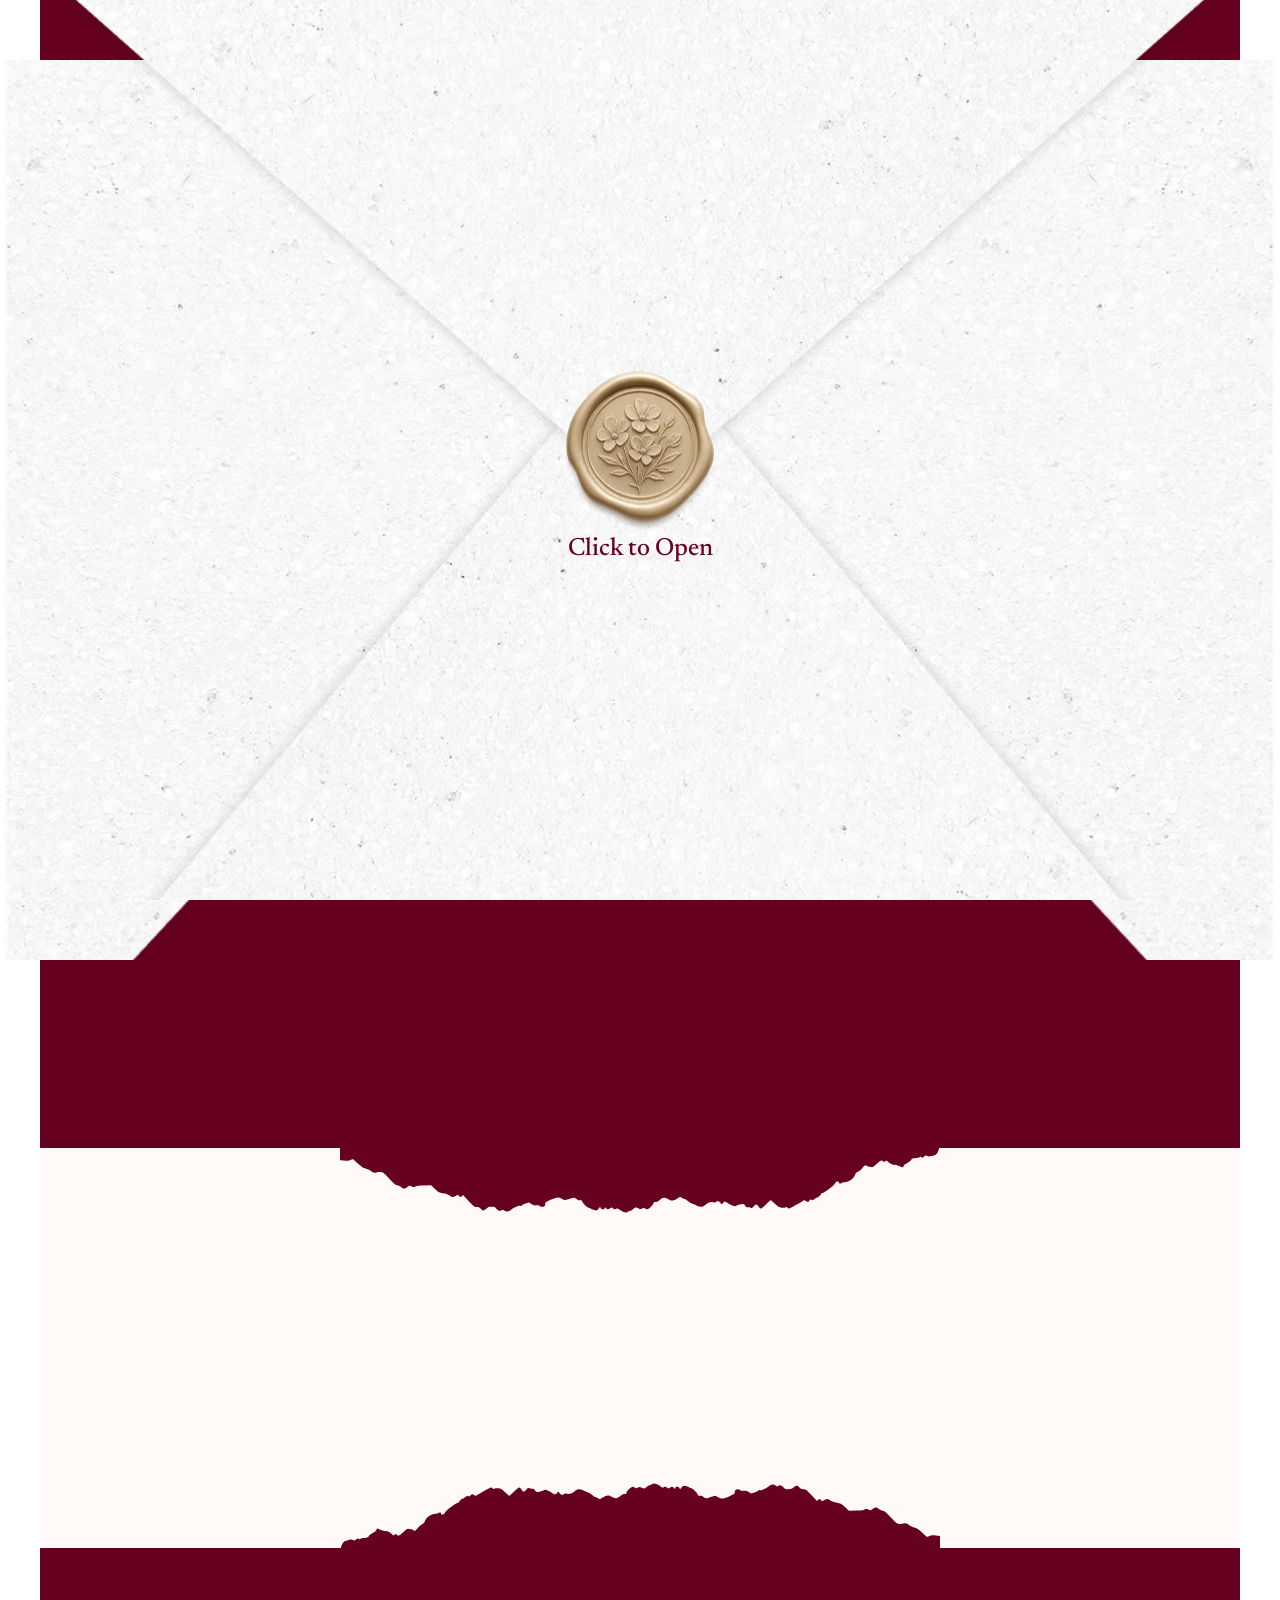
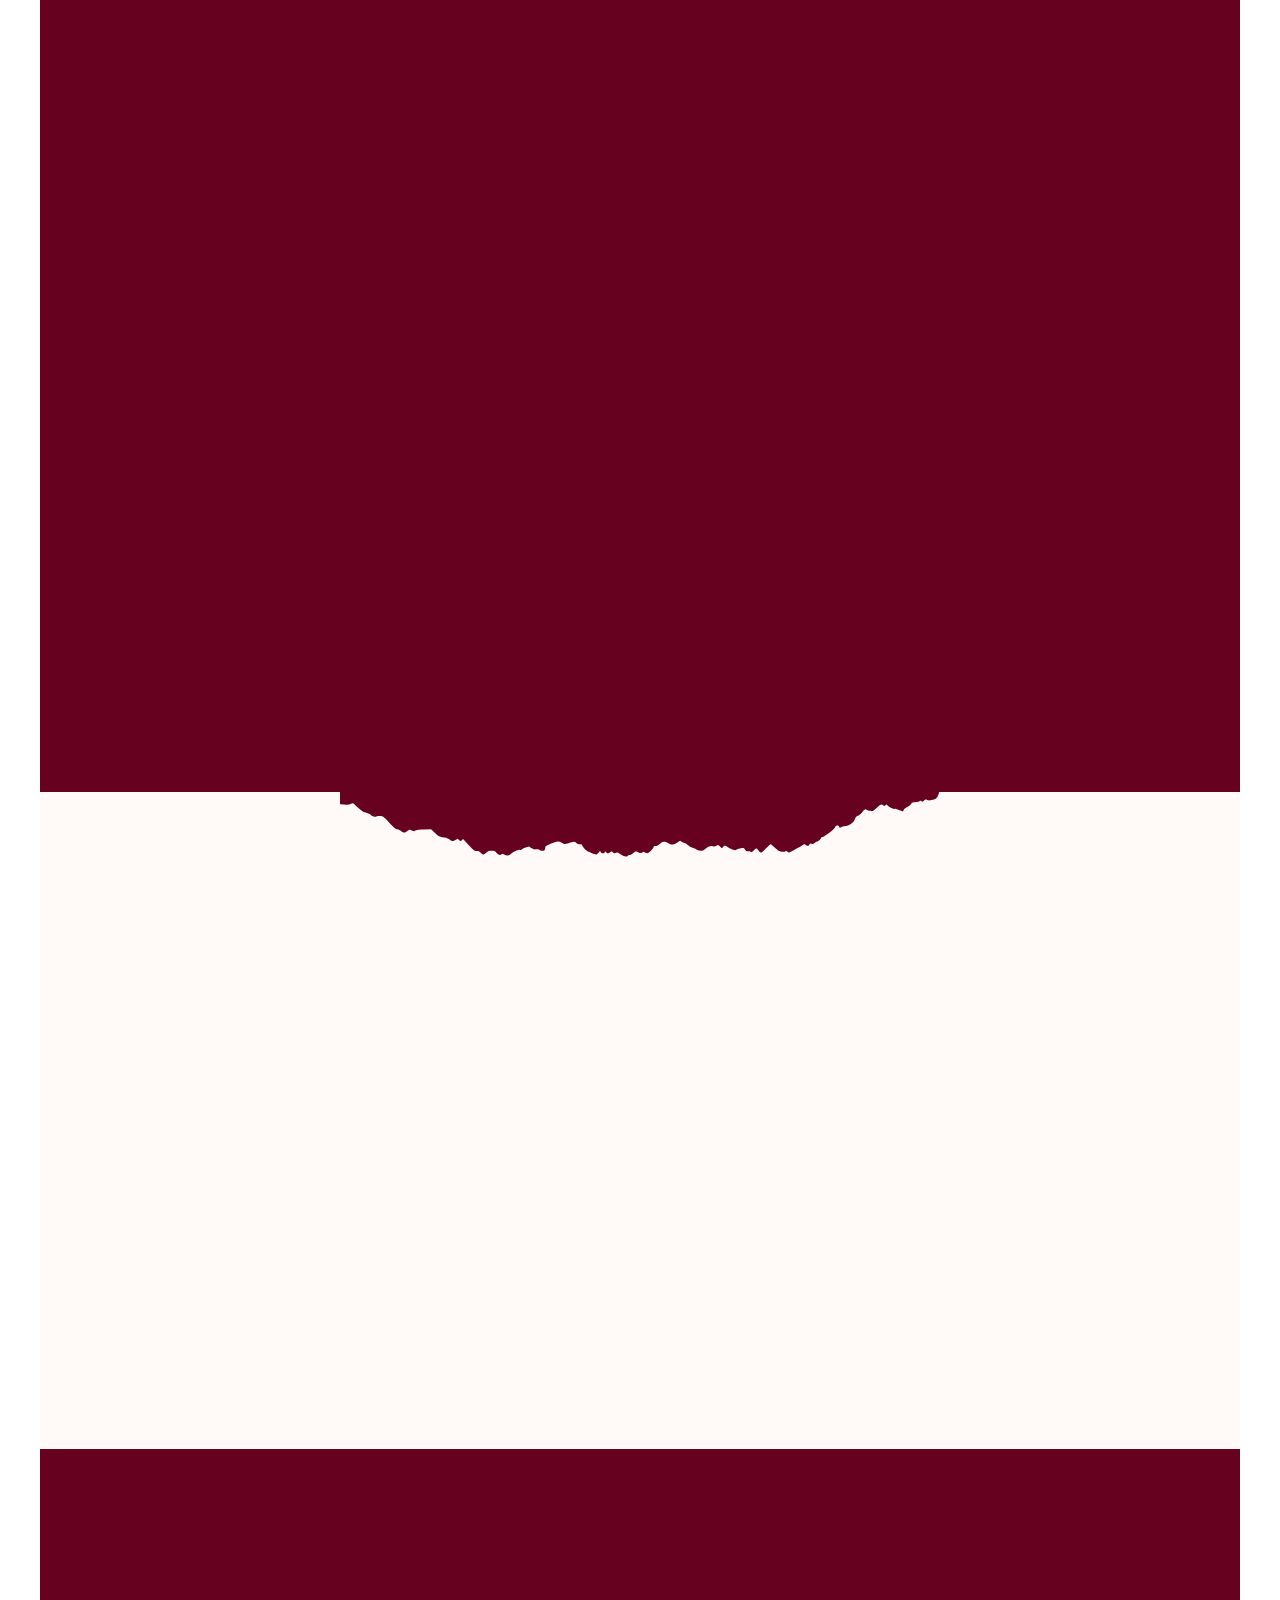
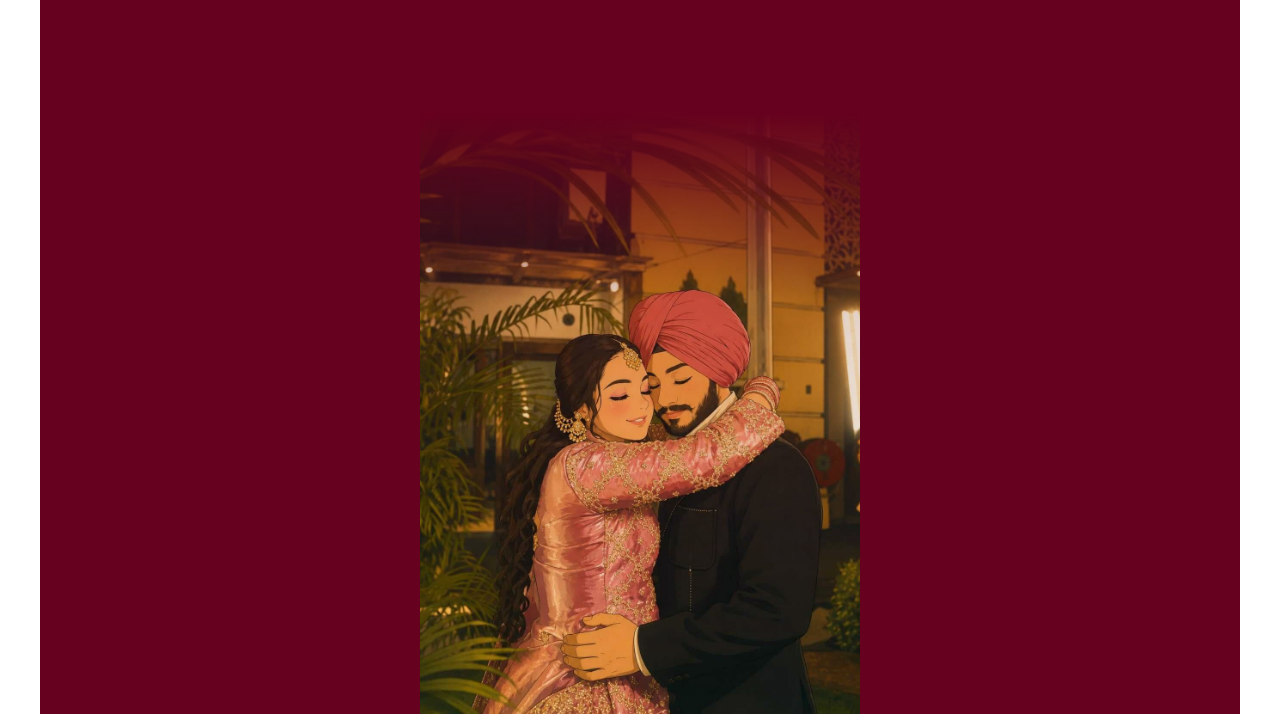
==== commit 20e68052: "soemthing new" ====
--- a/index.html
+++ b/index.html
@@ -16,7 +16,7 @@
 
     <main>
 
-        <div id="loader" class="loader" style="display: none;">
+        <div id="loader" class="loader">
 
             <div class="top_triangle_box">
                 <img src="assests/loadertop.webp" alt="">
@@ -151,7 +151,53 @@
             </section>
 
             <section id="events">
-                events
+                <div class="EventsDetails">
+                    <span class="fade-in-up delay-200">Sagan & Engagement</span>
+                    <p class="fade-in-up delay-200">
+                        14 November 2026
+                    </p>
+                    <p class="fade-in-up delay-200">
+                        <a href="https://maps.app.goo.gl/JLkGQNvd5wfMyhsa8?g_st=iw" target="_blank">
+                            Golden Rose Banquet's, Office 71, Aditya Mega Mall, Vishwas Nagar Extension, Delhi
+                        </a>
+                    </p>
+
+                    <br>
+                    <br>
+                    <span class="fade-in-up delay-200">Haldi, Mehandi, Jaggo</span>
+                    <p class="fade-in-up delay-200">
+                        12 December 2026
+                    </p>
+                    <p class="fade-in-up delay-200">
+                        <a href="" target="_blank"></a>
+                        Home Address
+                    </p>
+
+                    <br>
+                    <br>
+                    <span class="fade-in-up delay-200">Anand Karaj</span>
+                    <p class="fade-in-up delay-200">
+                        13 December 2026
+                    </p>
+                    <p class="fade-in-up delay-200">
+                        <a href="https://maps.app.goo.gl/uYTv4gvRJFg8dPnB9?g_st=iw" target="_blank">
+                            AUREATE, Gate No. 1B, Surajmal Vihar, Delhi
+                        </a>
+                    </p>
+
+                    <br>
+                    <br>
+                    <span class="fade-in-up delay-200">Reception</span>
+                    <p class="fade-in-up delay-200">
+                        14 December 2026
+                    </p>
+                    <p class="fade-in-up delay-200">
+                        <a href="https://maps.app.goo.gl/oMTufLCbtANoL7zDA?g_st=iw" target="_blank">
+                            The Eastern Address, Devasya City Centre, Plot 11, Vishwas Nagar Extension, Delhi
+                        </a>
+                    </p>
+                </div>
+                
             </section>
 
             <section id="LocationDetail">
--- a/css/style.css
+++ b/css/style.css
@@ -457,19 +457,38 @@
 
 
 
-
-
-
-
-
 #events{
     width: 100%;
-    height: 500px;
+    padding: 50px 0 ;
     background-color: var(--color-primary);
     overflow: hidden;
     position: relative;
 }
 
+.EventsDetails{
+    width:440px;
+    max-width: 100%;
+    margin: 0 auto;
+    color: #fffaf8;
+}
+.EventsDetails span{
+    display: block;
+    font-size: 40px;
+    padding: 0 !important;
+    text-align:center;
+    font-family: "AlexBrush", serif;    
+}
+.EventsDetails p{
+    font-size: 20px !important;
+    padding: 0 40px;
+    font-weight: 100;
+    text-align:center;
+    font-family: "Newsreader", serif;
+}
+.EventsDetails a{
+    text-decoration: underline;
+    color: inherit;
+}
 
 
 
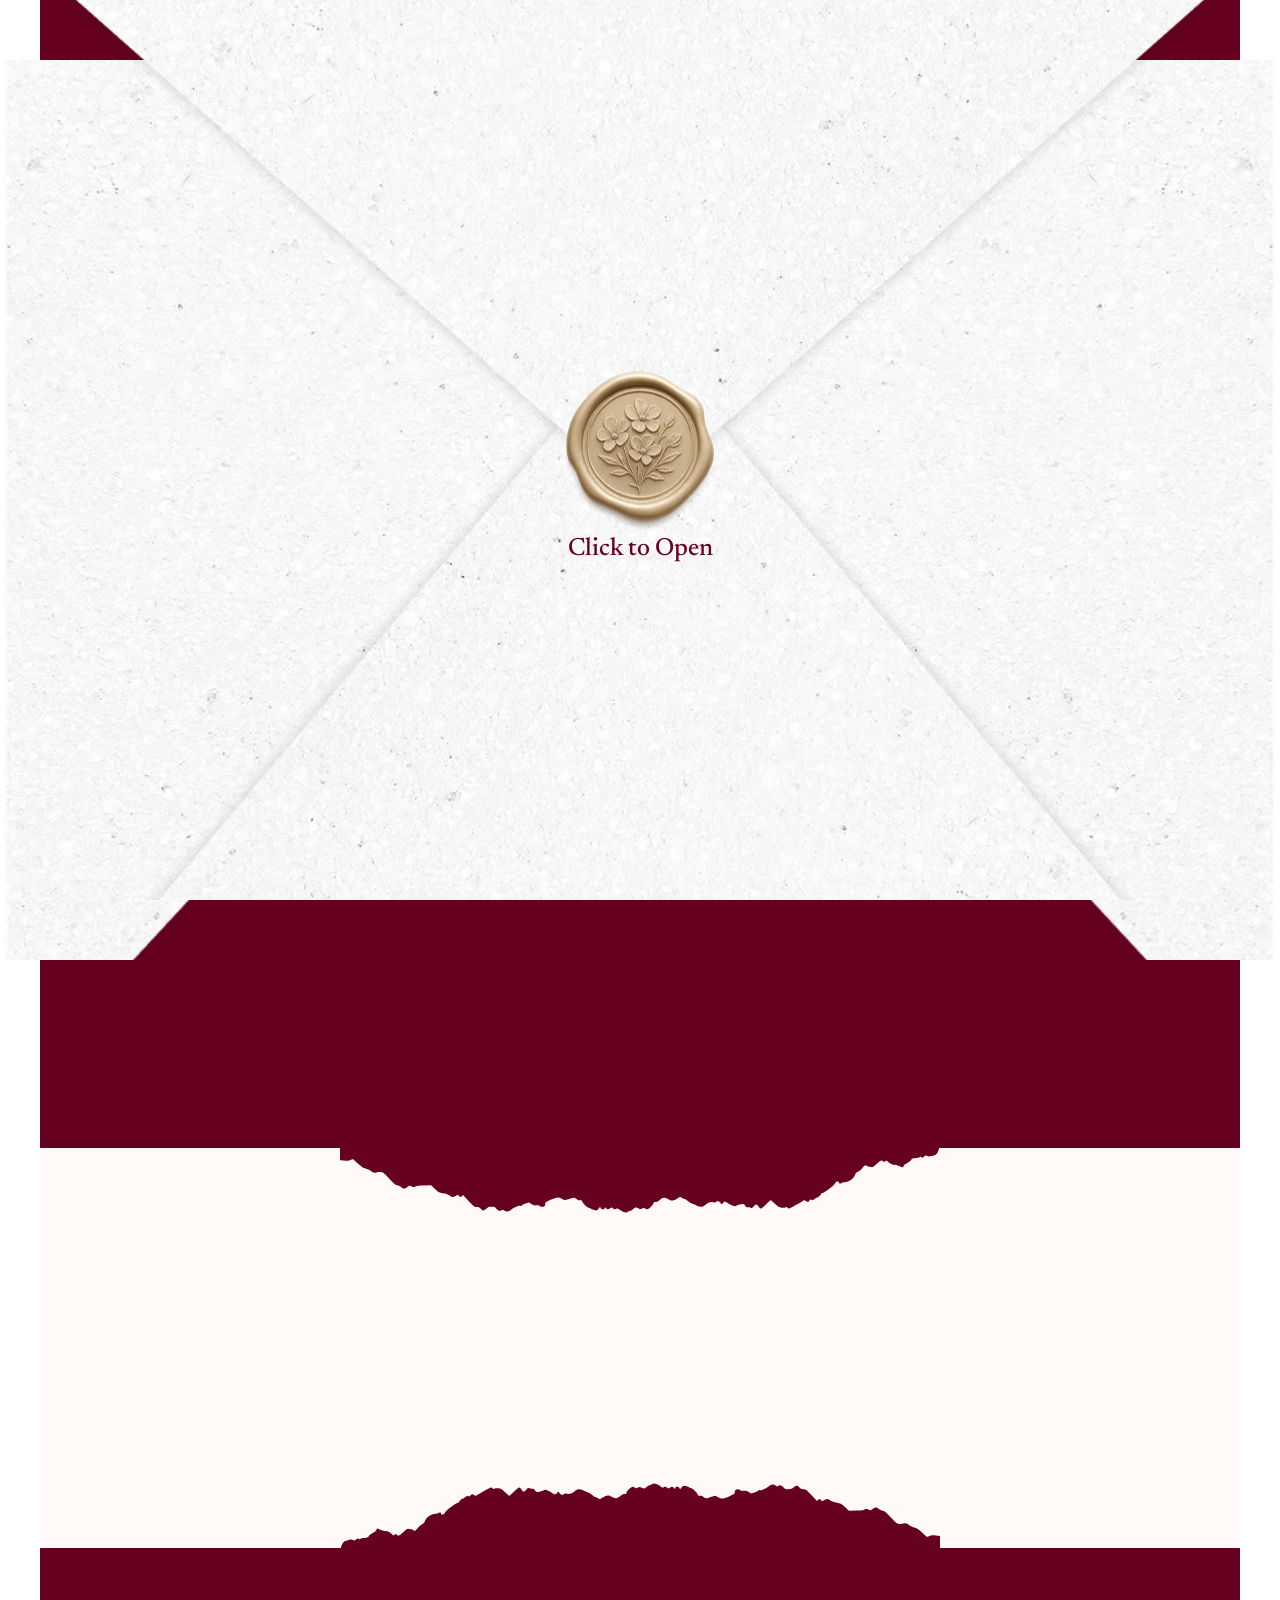
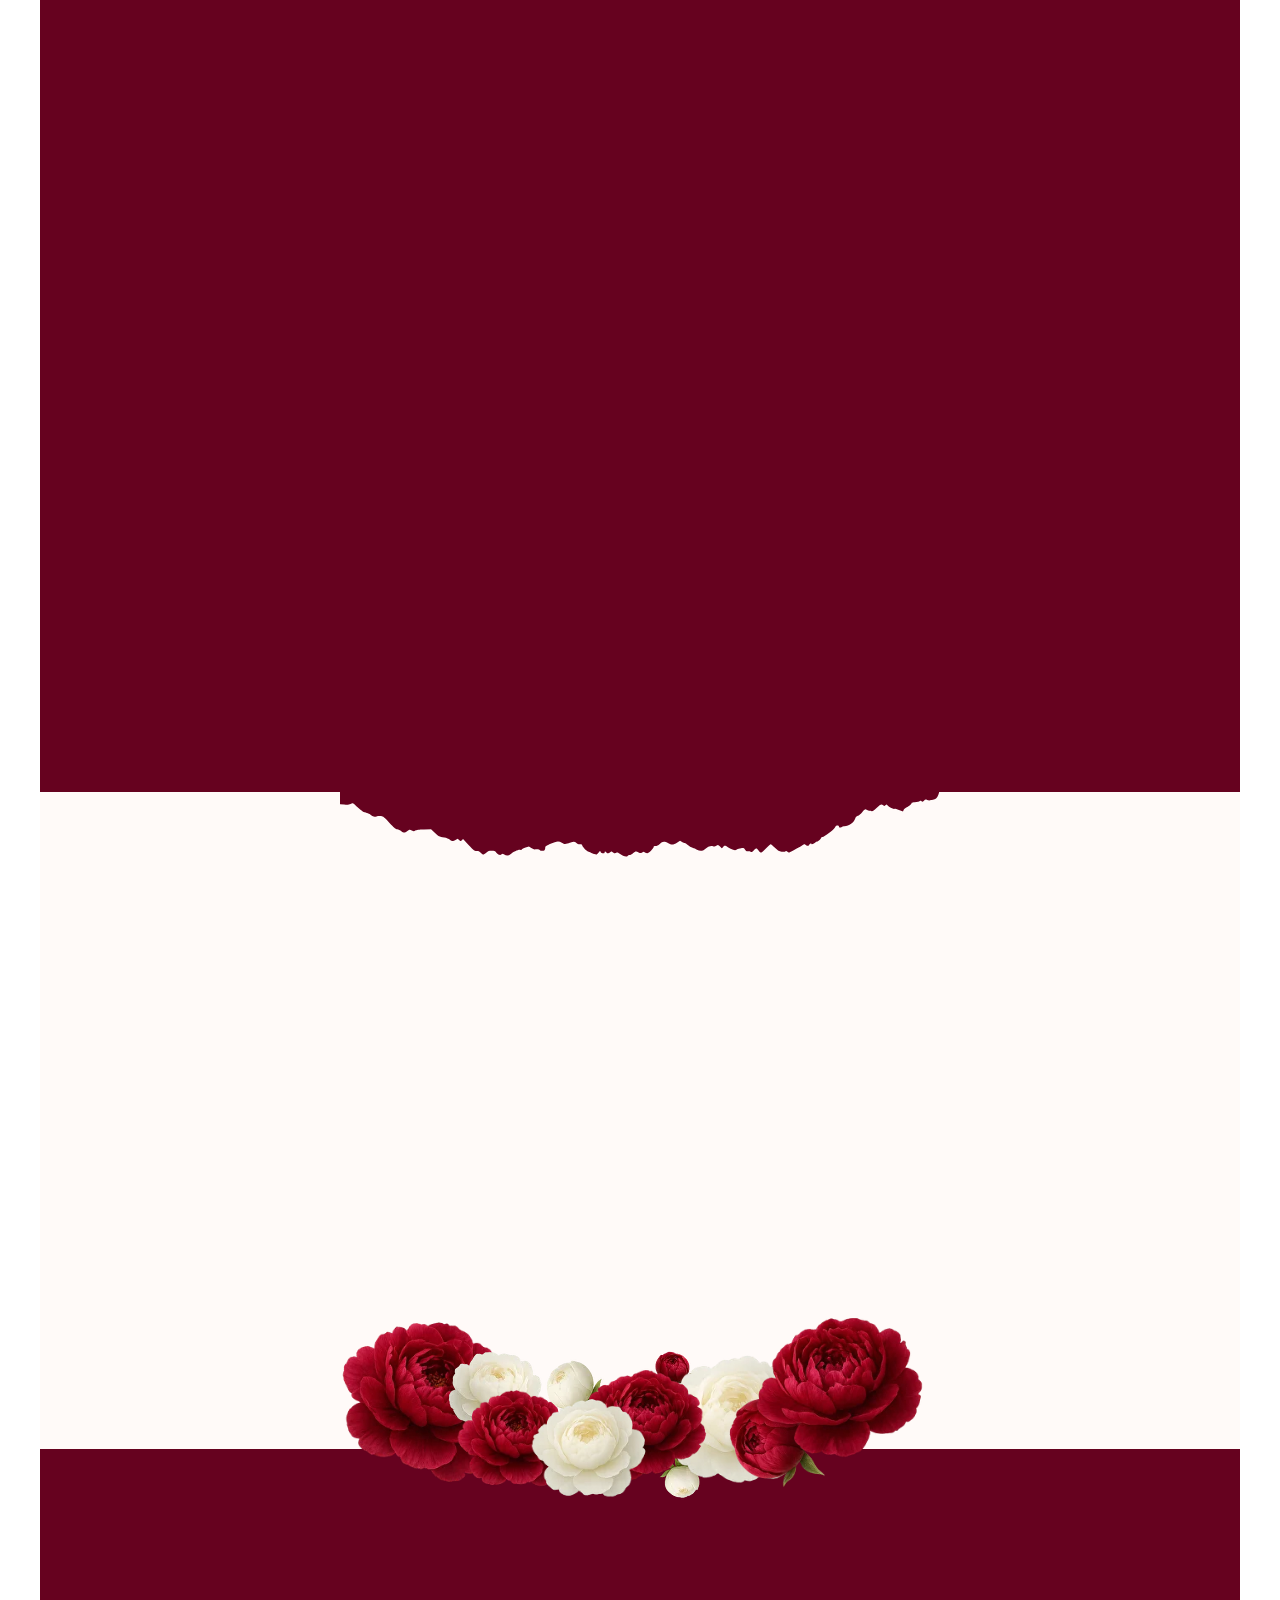
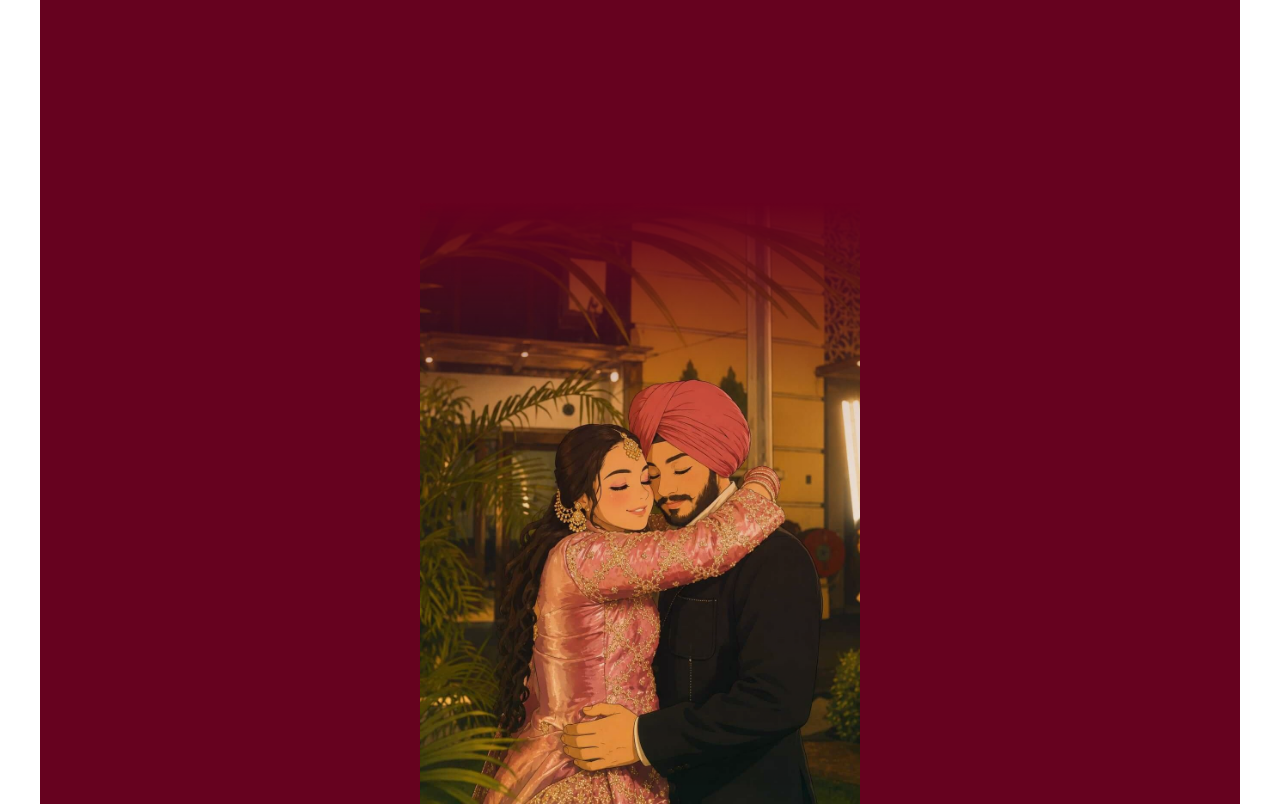
==== commit 81b6aa14: "soemthing new" ====
--- a/index.html
+++ b/index.html
@@ -218,7 +218,7 @@
                         Your presence is the greatest gift to us. However, if you wish to honor us with a present, a contribution toward our future would be sincerely appreciated.
                     </p>
                 </div>
-                <div class="secondFlowerGarden">
+                <div class="secondFlowerGarden" id="secondFlowerGarden">
 
                     <div class="flowerabsolute flower_no_1">
                         <img class="scale-fade-in delay-200" src="assests/flowergarden2/flower1.webp" alt="">
@@ -272,8 +272,14 @@
                 <div class="welcomeText">
                     <span class="fade-in-up delay-200">Hope to see you there!</span>
                     <br>
-                    <p class="fade-in-up delay-400" style="font-size: 30px; white-space: nowrap;">
-                        Hardit Singh & Jaipreet Kaur
+                    <p class="fade-in-up delay-400" style="font-size: 30px;"">
+                        Hardit Singh
+                    </p>
+                    <p class="fade-in-up delay-400" style="font-size: 30px;">
+                       &
+                    </p>
+                    <p class="fade-in-up delay-400" style="font-size: 30px;">
+                        Jaipreet Kaur
                     </p>
                 </div>
                 <div class="coupleImage">
--- a/css/index.css
+++ b/css/index.css
@@ -7,7 +7,9 @@
 *:not(dialog) {
   margin: 0;
 }
-
+* {
+    -webkit-tap-highlight-color: transparent;
+}
 /* 3. Enable keyword animations */
 @media (prefers-reduced-motion: no-preference) {
   html {
--- a/css/style.css
+++ b/css/style.css
@@ -76,7 +76,7 @@
     z-index:9;
     overflow:hidden;
 
-    transition:transform 3s cubic-bezier(.22,.61,.36,1);
+    transition:transform 2s cubic-bezier(.22,.61,.36,1);
 }
 .top_triangle_box img{
     position: absolute;
@@ -99,7 +99,7 @@
     z-index:8;
     overflow:hidden;
 
-    transition:transform 3s cubic-bezier(.22,.61,.36,1);
+    transition:transform 2s cubic-bezier(.22,.61,.36,1);
 }
 .bottom_triangle_box img{
     position: absolute;
@@ -122,7 +122,7 @@
     transform:translateY(60px);
     z-index:7;
     overflow:hidden;
-    transition:transform 3s cubic-bezier(.22,.61,.36,1);
+    transition:transform 2s cubic-bezier(.22,.61,.36,1);
 }
 .left_triangle_box img{
     position: absolute;
@@ -147,7 +147,7 @@
     z-index:7;
     overflow:hidden;
 
-    transition:transform 3s cubic-bezier(.22,.61,.36,1);
+    transition:transform 2s cubic-bezier(.22,.61,.36,1);
 }
 
 .right_triangle_box img{
@@ -487,7 +487,7 @@
 }
 .EventsDetails a{
     text-decoration: underline;
-    color: inherit;
+    color: #72BCD4 !important;
 }
 
 
@@ -500,6 +500,7 @@
     background-color: var(--color-background);
     overflow: auto;
     position: relative;
+    overflow: hidden;
     z-index: 50;
 }
 #LocationDetail img{
@@ -729,6 +730,7 @@
 
 .delay-200 { animation-delay: .2s; }
 .delay-400 { animation-delay: .4s; }
+.delay-600 { animation-delay: .6s; }
 .delay-800 { animation-delay: .8s; }
 .delay-1200 { animation-delay: 1.2s; }
 .delay-1600 { animation-delay: 1.6s; }
